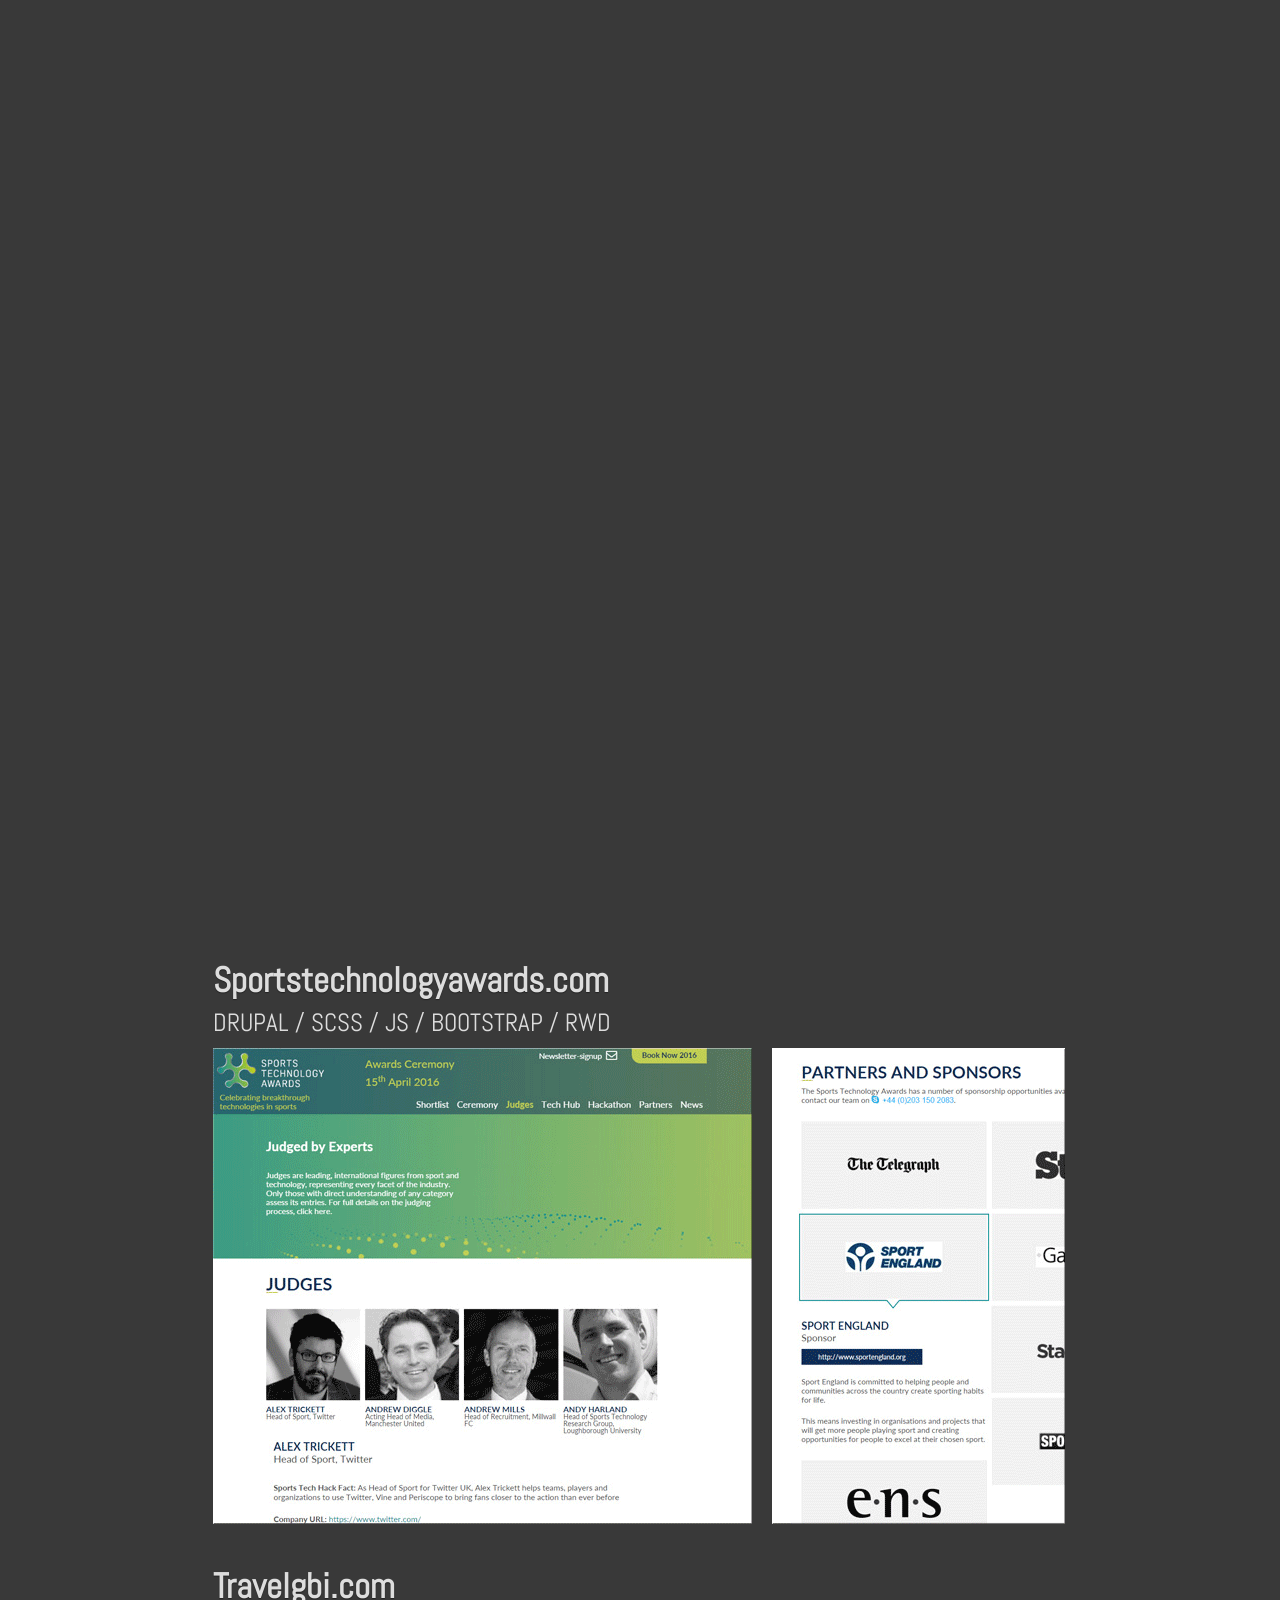
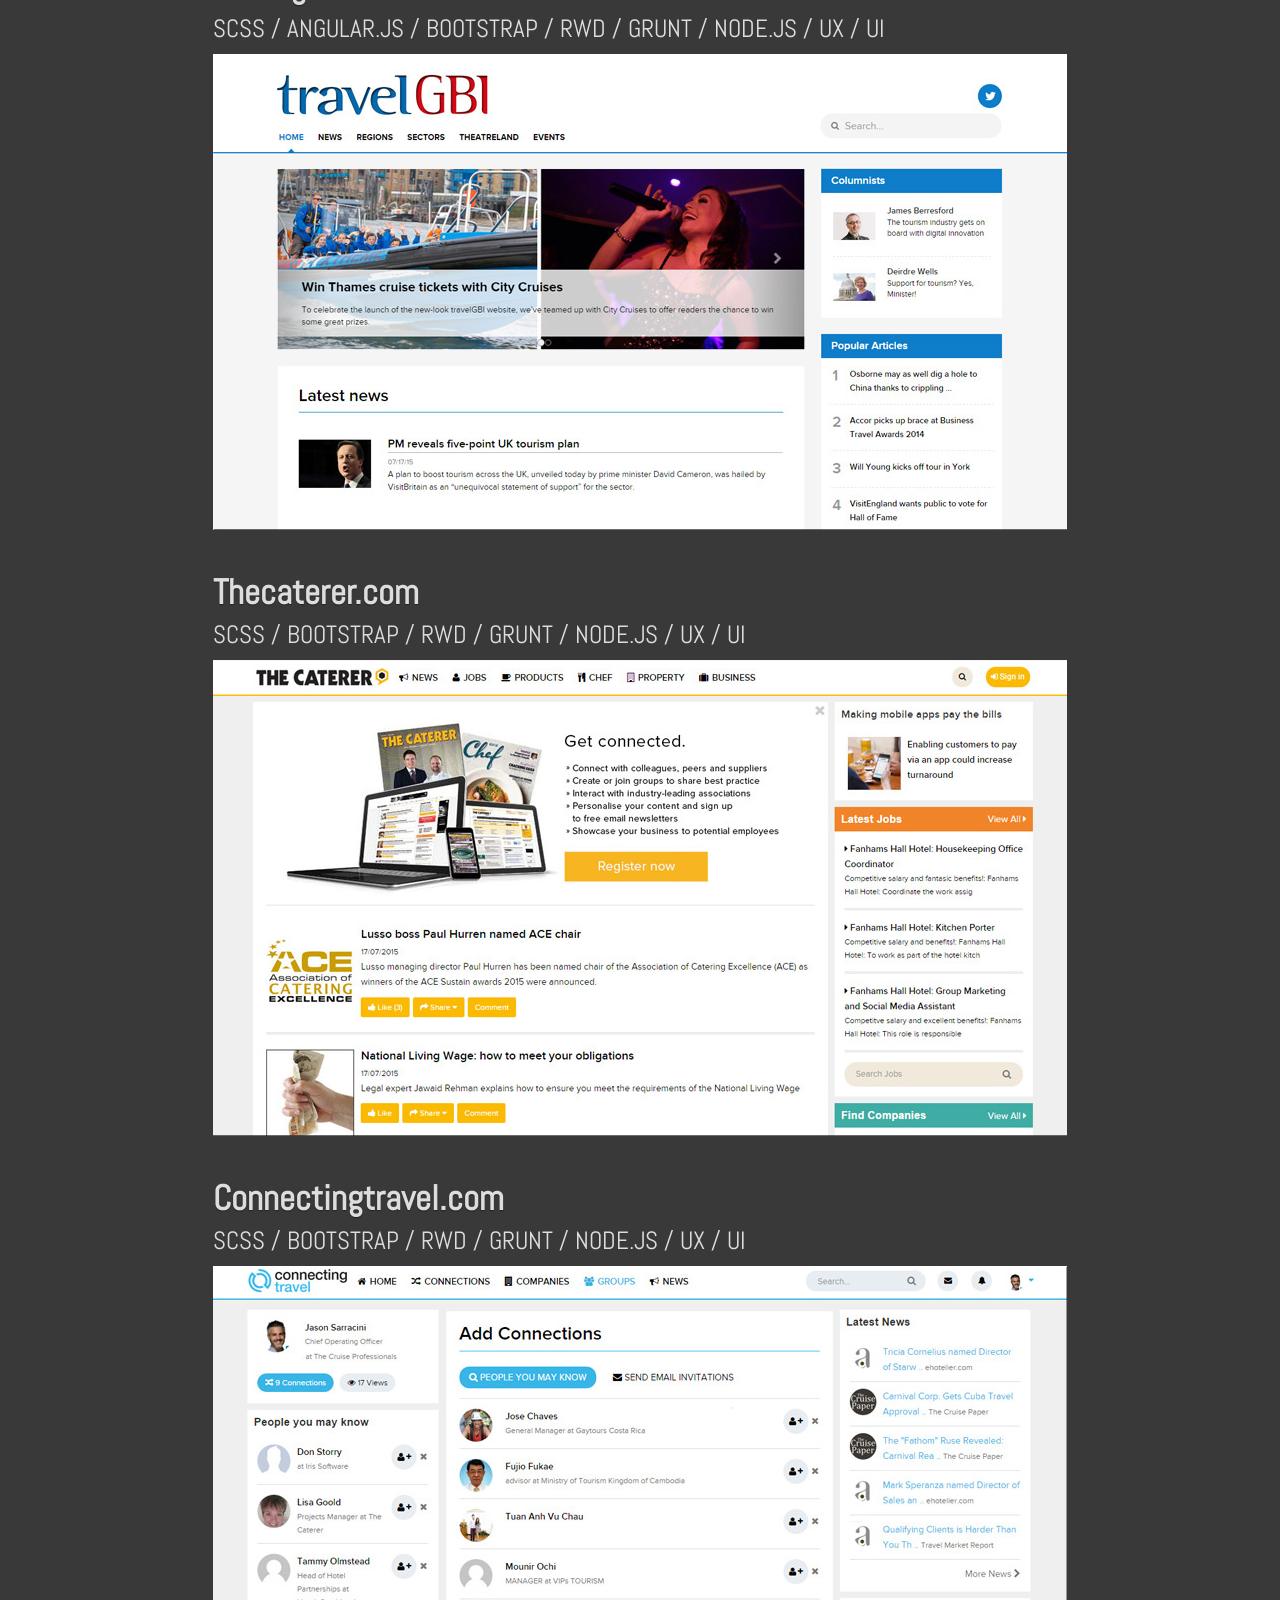
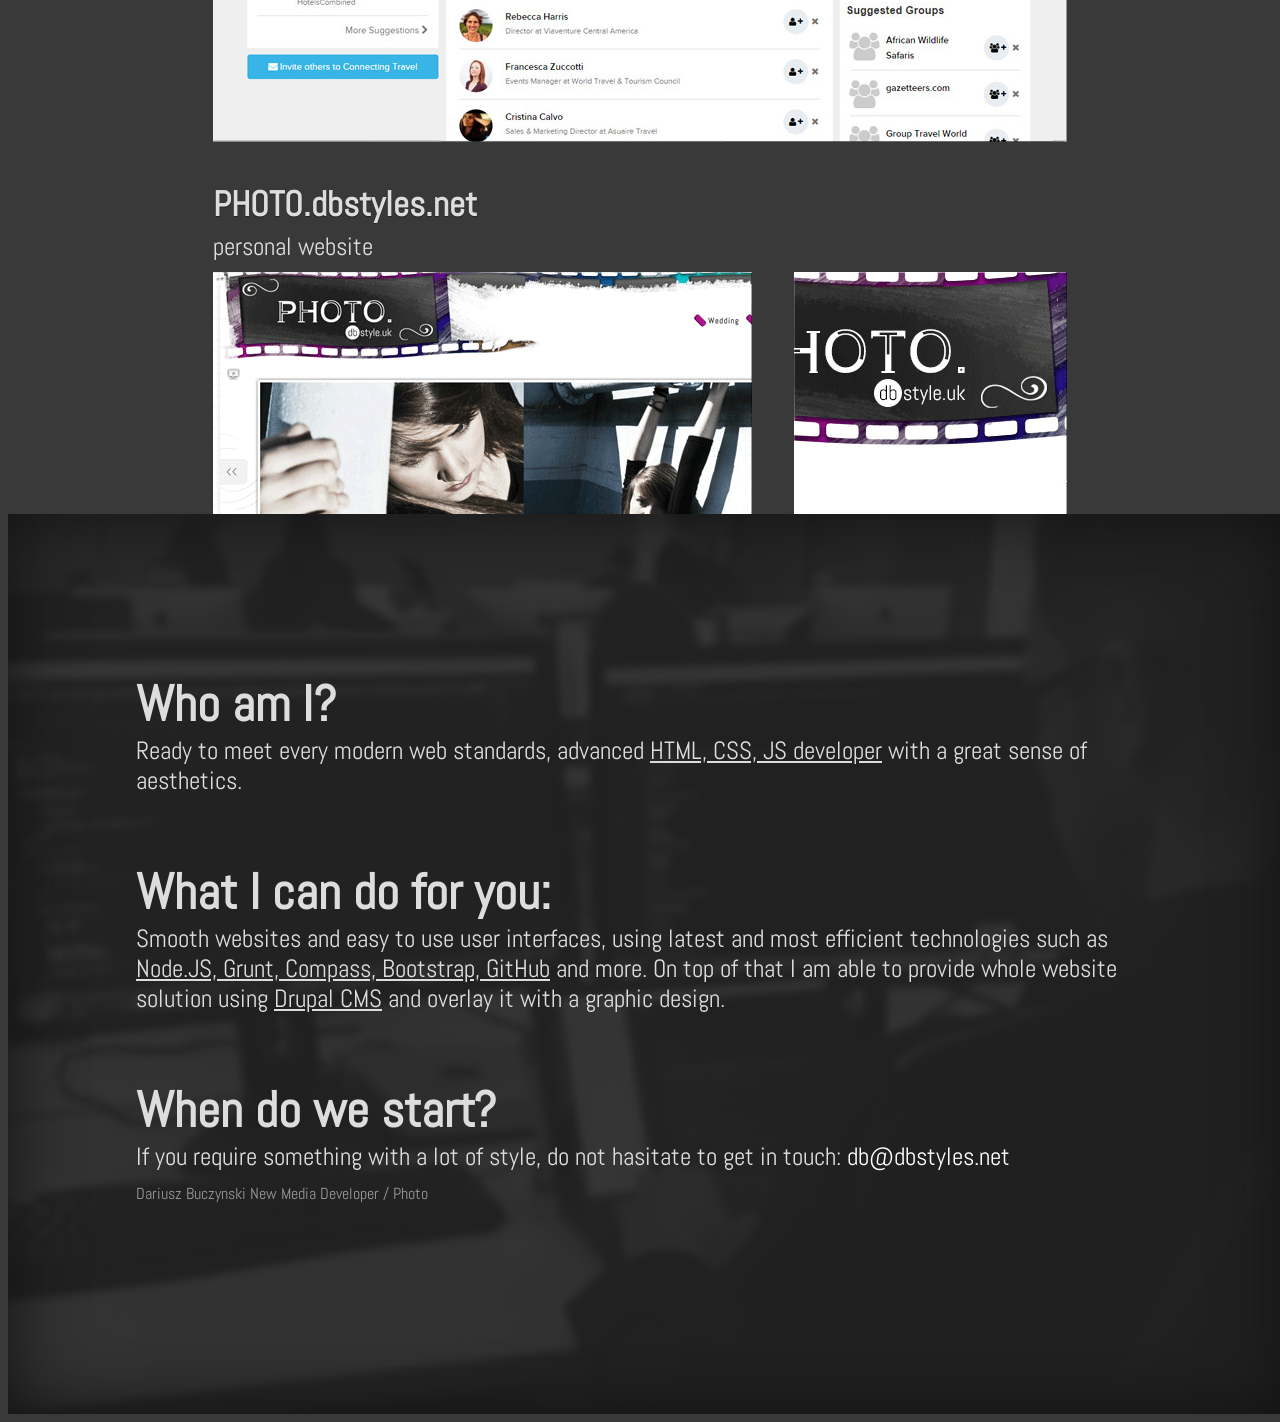
==== index.html @ 5a761d5a "photo update" ====
<!--

Thank you for visiting dbstyles.net

I am currently looking for a permanent role based in London.

-->


<!DOCTYPE html>
<html class="no-js">
    <head>
        <meta charset="utf-8">
        <meta http-equiv="X-UA-Compatible" content="IE=edge">
        <title>dbstyles.net Dariusz Buczynski New Media Developer</title>
        <meta name="description" content="Dariusz Buczynski New Media Designer, drupal, js, bootstrap, scss, animation">
        <meta name="viewport" content="width=device-width, initial-scale=1">
        <link rel="stylesheet" href="css/normalize.css">
        <link rel="stylesheet" href="css/main.css">
		<link rel="apple-touch-icon-precomposed" sizes="144x144" href="apple-touch-icon-precomposed.png">
        <link rel="shortcut icon" href="favicon.ico" type="image/x-icon" >
        <link href='http://fonts.googleapis.com/css?family=Abel' rel='stylesheet' type='text/css'>
        <script type="text/javascript" src="js/vendor/jquery-1.10.2.min.js"></script>
        <script type="text/javascript" src="js/vendor/modernizr-2.6.2.min.js"></script>
        <script type="text/javascript" src="js/vendor/TweenMax.min.js"></script>
        <script type="text/javascript" src="js/vendor/ScrollMagic.js"></script>
        <script type="text/javascript" src="js/vendor/ScrollToPlugin.min.js"></script>
        <script type="text/javascript" src="js/vendor/animation.gsap.js"></script>
		<script type="text/javascript" src="js/plugins.js"></script>
    </head>
    <body id="site">
        <!--[if lt IE 8]>
            <p class="browsehappy">You are using an <strong>outdated</strong> browser. Please <a href="http://browsehappy.com/">upgrade your browser</a> to improve your experience.</p>
        <![endif]-->

		<div class="dim"></div>

		<div id="picBg" class="parallaxParent"><div class="bgC" style="background-image: url(images/picBgC.jpg);"></div></div>

		<div id="picBgBW" class="parallaxParent"><div class="bgBW"></div></div>

       	<a class="logo" href="index.html"><img src="img/logo.png" alt="dbstyles.net"></a>

    	<header class="start">

			<div class="contactNfo">
        		<a href="http://photo.dbstyles.net" class="photo" title="photography">Photo</a>
				<a title="Email" class="email" href="mailto:&#100;&#98;&#64;&#100;&#98;&#115;&#116;&#121;&#108;&#101;&#115;&#46;&#110;&#101;&#116;">&#100;&#98;&#64;&#100;&#98;&#115;&#116;&#121;&#108;&#101;&#115;&#46;&#110;&#101;&#116;</a> <a title="call me" class="call" href="callto:00447407 740 278">07407 740 278</a>
			</div>

			<div class="mobileInfo"><div>Please visit the website on mobile device</div></div>

			<div id="services" class="clearfix">

                <ul class="contents list clearfix">
                    <li>Design</li>
                    <li>Development</li>
                    <li>UI/UX</li>
                    <li>Interactives</li>
                    <li>CMS</li>
                    <li>Analytics</li>
                    <li>Websites</li>
                    <li>Landing Pages</li>
                    <li>Mobile</li>
                </ul>

                <h2 class="contents title clearfix">
                    <span class="my">MY</span>
                    <span class="services">SERVICES</span>
                </h2>

			</div>

        </header>

		<section class="main projects">

	        <article>

	        	<div>
	        		<h3><a href="http://sportstechnologyawards.com" title="Sportstechnologyawards.com">Sportstechnologyawards.com</a></h3>
	        		<p class="sub">
	        			DRUPAL / SCSS / JS / BOOTSTRAP / RWD
	        		</p>
	        		<img src="images/sta.png" alt="project">
	        	</div>

	        	<div>
	        		<h3><a href="http://travelgbi.com" title="Travelgbi.com">Travelgbi.com</a></h3>
	        		<p class="sub">
	        			SCSS / ANGULAR.JS / BOOTSTRAP / RWD / GRUNT / NODE.JS / UX / UI
	        		</p>
	        		<img src="images/tgb.jpg" alt="project">
	        	</div>

	        	<div>
	        		<h3><a href="http://thecaterer.com" title="Thecaterer.com">Thecaterer.com</a></h3>
	        		<p class="sub">
	        			SCSS / BOOTSTRAP / RWD / GRUNT / NODE.JS / UX / UI
	        		</p>
	        		<img src="images/tca.jpg" alt="project">
	        	</div>

	        	<div>
	        		<h3><a href="http://connectingtravel.com" title="Connectingtravel.com">Connectingtravel.com</a></h3>
	        		<p class="sub">
	        			SCSS / BOOTSTRAP / RWD / GRUNT / NODE.JS / UX / UI
	        		</p>
	        		<img src="images/ctr.jpg" alt="project">
	        	</div>

	        	<div class="photo">
	        		<h3><a href="http://photo.dbstyles.net" title="Photo.dbstyles.net">PHOTO.dbstyles.net</a></h3>
	        		<p class="sub">
	        			personal website
	        		</p>
	        		<img src="images/pho.png" alt="project">
	        	</div>

	        	<div class="contactHook">
	        		<h3>Opinie 360</h3>
	        		<p class="sub">
	        			DESIGN
	        		</p>
	        		<img src="images/opi.png" alt="project">
	        	</div>

			</article>

		</section>

    	<div class="pinSection">
			<div id="pinContainer">
				<div class="panel infobox">
					<div class="about">
		        		<h3>Who am I?</h3>
						<p>Ready to meet every modern web standards, advanced <span class="underL">HTML, CSS, JS developer</span> with a great sense of aesthetics.</p>
						<br>
						<h3>What I can do for you:</h3>
						<p>Smooth websites and easy to use user interfaces, using latest and most efficient technologies such as <span class="underL">Node.JS, Grunt, Compass, Bootstrap, GitHub</span> and more. On top of that I am able to provide whole website solution using <span class="underL">Drupal CMS</span> and overlay it with a graphic design.</p>
						<br>
						<h3>When do we start?</h3>
						<p>If you require something with a lot of style, do not hasitate to get in touch: <a title="Email" class="inText" href="mailto:&#100;&#98;&#64;&#100;&#98;&#115;&#116;&#121;&#108;&#101;&#115;&#46;&#110;&#101;&#116;">&#100;&#98;&#64;&#100;&#98;&#115;&#116;&#121;&#108;&#101;&#115;&#46;&#110;&#101;&#116;</a></p>
						<div class="footer">Dariusz Buczynski New Media Developer <span class="photo">/<span> <a href="http://photo.dbstyles.net" class="photo" title="My photography">Photo</a>
						</div>
					</div>
				</div>
			</div>
		</div>

		<script type="text/javascript" src="js/animations.js"></script>

    </body>
</html>
---- css/main.css ----
/*! HTML5 Boilerplate v4.3.0 | MIT License | http://h5bp.com/ */
/* ==========================================================================
   dbstyles.net Dariusz Buczynski
   ========================================================================== */

a,
h3 a {
    -webkit-transition: all 0.25s ease-in-out;
    -moz-transition: all 0.25s ease-in-out;
    -o-transition: all 0.25s ease-in-out;
    transition: all 0.25s ease-in-out;
    outline: none;
}
a:hover,
h3 a:hover {
    -webkit-transition: all 0.25s ease-in-out;
    -moz-transition: all 0.25s ease-in-out;
    -o-transition: all 0.25s ease-in-out;
    transition: all 0.25s ease-in-out;
    color: #fff;
}
a:focus,
h3 a:focus {
    outline: none;
}
h3 {
    color: #ddd;
    font-size: 60px;
}
p {
    margin: 0.4em 0;
    text-align: left;
    font-size: 25px;
    line-height: 1.2;
    color: #ddd;
}
body {
    background: #393939;
    font-family: "Abel", verdana;
    font-size: 16px;
    color: white;
    line-height: 1.5em;
    color: #999;
}
section {
    max-width: 854px;
    min-height: 300px;
    margin: 10px auto;
    position: relative;
    padding: 0 10px;
}
header img {
    max-width: 25%;
}
#services {
    position: absolute;
    width: 730px;
    max-width: 100%;
    margin: -130px 0 0 -365px;
    left: 40%;
    top: 65%;
}
#services ul.list {
    display: inline-block;
    list-style: none;
    margin: -9px 0px 0 0;
    padding: 0;
    color: #fff;
    font-size: 23px;
    font-weight: 400;
    text-align: right;
    line-height: 30px;
    width: 140px;
}
ul.contents li,
h2.contents {
    opacity: 0;
}
#services .contents {
    z-index: 15;
    position: relative;
    float: left;
}
#services span {
    display: block;
}
#services h2 {
    letter-spacing: -12px;
    display: inline-block;
    color: #fff;
    font-size: 176px;
    font-weight: 200;
    margin: 0;
    text-align: left;
    line-height: 134px;
    margin-top: -7px;
    opacity: 0;
}
img {
    max-width: 100%;
    height: auto;
}
.not-mobile a.logo img {
    position: absolute;
    margin: 0;
    opacity: 0;
    z-index: 10;
    transform: rotate(90deg) scale(1.5);
    top: 40%;
    left: -120px;
}
header a,
article div p a {
    color: white;
    text-decoration: none;
}
header a:hover,
article div p a:hover {
    color: #888;
}
.main.about a.about,
.main.projects a.projects {
    color: #888;
}
.contactNfo .photo {
    font-size: 22px;
    display: block;
}
.contactNfo {
    position: absolute;
    z-index: 3;
    opacity: 0;
    margin: 130px 10% 0 0;
    right: 0;
    top: 0;
}
.footer a.about {
    font-size: 12px;
    position: relative;
}
.footer a.projects {
    font-size: 12px;
    position: relative;
}
article h3 {
    margin: 0px;
    color: #ddd;
    display: block;
    font-size: 35px;
    line-height: 1em;
    color: #999;
    text-shadow: 0 1px 1px rgba(0, 0, 0, 0.4);
}
article h3 a {
    color: #ddd;
    text-decoration: none;
    font-size: 35px;
}
.projects article h3 {
    padding: 45px 0 0 0;
}
img.mag {
    margin: 20px 0 0 0;
    position: relative;
    z-index: 2;
}
img.photos {
    position: absolute;
    top: 360px;
    right: 60px;
}
div.footer a {
    color: #999;
    text-decoration: none;
}
a.inText {
    color: white;
    text-decoration: none;
}
.infobox h3 {
    font-size: 50px;
    margin: 1em 0 20px;
}
.about {
    padding: 10%;
}
div.footer a:hover,
a.inText:hover {
    color: #888;
}
.underL {
    text-decoration: underline;
}
.contactNfo a.email {
    clear: both;
    display: block;
}
hr {
    background: #333;
    border: none;
    height: 1px;
}
.pinSection {
    margin-top: -850px;
}
.parallaxParent {
    height: 100vh;
    overflow: hidden;
    opacity: 0;
}
.parallaxParent div {
    opacity: 1;
}
.parallaxParent > * {
    height: 200%;
    position: relative;
    top: -100%;
}
#picBgBW {
    display: none;
}
#pinContainer {
    width: 100%;
    height: 100%;
    height: 100vh;
    overflow: hidden;
}
.not-mobile .panel {
    height: 100%;
    width: 100%;
    position: absolute;
    background: url(../images/picBgWorkBW.jpg) center center #222 no-repeat;
    box-shadow: inset 0px 0px 70px 0px #111;
}
.mobileInfo {
    position: fixed;
    width: 60%;
    background: #0fbf0a;
    z-index: 100;
    top: 18%;
    margin: 30% 20%;
    transform-origin: center top;
    z-index: -10;
    visibility: hidden;
    border-radius: 36px;
    box-shadow: 0px 0px 60px #000;
}
.mobileInfo div {
    padding: 7%;
    color: #000;
    font-size: 45px;
    line-height: 50px;
    text-align: center;
}
.dim {
    position: fixed;
    width: 100%;
    height: 100%;
    visibility: hidden;
    z-index: -1;
    opacity: 0;
    background: #000;
}
/* ==========================================================================
   Mobile
   ========================================================================== */

.is-mobile a.logo img {
    margin: 7% 0 0 7%;
    position: absolute;
    z-index: 10;
    max-width: 250px;
    display: block;
}
.is-mobile .contactNfo {
    opacity: 1;
    margin: 7% 7% 0 0;
}
.is-mobile .photo {
    display: none;
}
.is-mobile #picBg {
    display: none;
}
.is-mobile #picBgBW {
    display: block;
}
.is-mobile .bgBW {
    background-position: 13% -100px;
    background-image: url(../images/picBgBW.jpg);
    box-shadow: inset 0px 0px 70px 0px #111
}
.is-mobile .parallaxParent {
    opacity: 1;
}
.is-mobile .parallaxParent > * {
    height: 100%;
    position: relative;
    top: 0;
}
.is-mobile #pinContainer {
    height: auto;
}
.is-mobile .pinSection {
    margin-top: 100px;
}
.is-mobile #services {
    position: absolute;
    width: 600px;
    max-width: 100%;
    margin: -130px 0 0 -300px;
    left: 50%;
    top: 62%;
    z-index: 10;
}
.is-mobile #services h2 {
    letter-spacing: -12px;
    display: inline-block;
    color: #fff;
    font-size: 145px;
    font-weight: 200;
    margin: 0;
    text-align: left;
    line-height: 110px;
    margin-top: -7px;
    opacity: 1;
}
.is-mobile #services ul.list {
    display: inline-block;
    list-style: none;
    margin: -9px 0px 0 0;
    padding: 0;
    color: #fff;
    font-size: 23px;
    font-weight: 400;
    text-align: right;
    line-height: 25px;
    width: 130px;
}
.is-mobile ul.contents li,
.is-mobile h2.contents {
    opacity: 1;
}
.is-mobile .panel {
    box-shadow: inset 0px 0px 20px 0px #111;
}
@media only screen and (max-width: 650px),
screen and (max-height: 510px) {
    .is-mobile #services {
        position: absolute;
        width: 90%;
        max-width: 100%;
        margin: 0 5%;
        left: 0;
        top: 20%;
        z-index: 10;
    }
    .is-mobile #services ul.list {
        display: inline-block;
        list-style: none;
        margin: 0;
        padding: 0;
        color: #fff;
        font-size: 23px;
        font-weight: 400;
        text-align: right;
        line-height: 45px;
        width: 100%;
    }
    .is-mobile #services h2 {
        display: none;
    }
    .is-mobile ul.contents li,
    .is-mobile h2.contents {
        opacity: 1;
        float: left;
        width: 100%;
        margin: auto;
        font-size: 36px;
        text-align: center;
    }
    .infobox h3 {
        font-size: 35px;
        margin: 1em 0 8px;
        line-height: 30px;
    }
}
@media only screen and (max-height: 510px) {
    .is-mobile .contactNfo {
        margin: 2%;
    }
    .is-mobile a.logo img {
        margin: 2%;
    }
    .is-mobile #services {
        position: absolute;
        width: 100%;
        max-width: 100%;
        margin: -115px 0 0 0;
        left: 0;
        top: 50%;
        z-index: 10;
        height: 230px;
    }
    .is-mobile #services ul.list {
        display: inline-block;
        list-style: none;
        margin: 0;
        padding: 0;
        color: #fff;
        font-size: 14px;
        font-weight: 400;
        text-align: right;
        line-height: 25px;
        width: 100%;
    }
    .is-mobile ul.contents li {
        opacity: 1;
        float: left;
        width: 100%;
        margin: auto;
        font-size: 24px;
        text-align: center;
    }
    p {
        font-size: 19px;
    }
}
@media only screen and (max-width: 450px),
screen and (max-height: 550px) {
    .is-mobile a.logo img {
        max-width: 150px;
    }
}
@media only screen and (max-width: 650px) {
    article h3 a,
    .projects article h3 {
        font-size: 23px;
    }
    p {
        font-size: 19px;
    }
}
/* ==========================================================================
   Base styles: opinionated defaults
   ========================================================================== */

html,
button,
input,
select,
textarea {
    color: #222;
}
html {
    font-size: 1em;
    line-height: 1.4;
}
/*
 * Remove text-shadow in selection highlight: h5bp.com/i
 * These selection rule sets have to be separate.
 * Customize the background color to match your design.
 */

::-moz-selection {
    background: #fff;
    text-shadow: none;
    color: #000;
}
::selection {
    background: #fff;
    text-shadow: none;
    color: #000;
}
/*
 * A better looking default horizontal rule
 */

hr {
    display: block;
    height: 1px;
    border: 0;
    border-top: 1px solid #ccc;
    margin: 1em 0;
    padding: 0;
}
/*
 * Remove the gap between images, videos, audio and canvas and the bottom of
 * their containers: h5bp.com/i/440
 */

audio,
canvas,
img,
video {
    vertical-align: middle;
}
/*
 * Remove default fieldset styles.
 */

fieldset {
    border: 0;
    margin: 0;
    padding: 0;
}
/*
 * Allow only vertical resizing of textareas.
 */

textarea {
    resize: vertical;
}
/* ==========================================================================
   Browse Happy prompt
   ========================================================================== */

.browsehappy {
    margin: 0.2em 0;
    background: #ccc;
    color: #000;
    padding: 0.2em 0;
}
/* ==========================================================================
   Helper classes
   ========================================================================== */
/*
 * Image replacement
 */

.ir {
    background-color: transparent;
    border: 0;
    overflow: hidden;
    /* IE 6/7 fallback */

    *text-indent: -9999px;
}
.ir:before {
    content: "";
    display: block;
    width: 0;
    height: 150%;
}
/*
 * Hide from both screenreaders and browsers: h5bp.com/u
 */

.hidden {
    display: none !important;
    visibility: hidden;
}
/*
 * Hide only visually, but have it available for screenreaders: h5bp.com/v
 */

.visuallyhidden {
    border: 0;
    clip: rect(0 0 0 0);
    height: 1px;
    margin: -1px;
    overflow: hidden;
    padding: 0;
    position: absolute;
    width: 1px;
}
/*
 * Extends the .visuallyhidden class to allow the element to be focusable
 * when navigated to via the keyboard: h5bp.com/p
 */

.visuallyhidden.focusable:active,
.visuallyhidden.focusable:focus {
    clip: auto;
    height: auto;
    margin: 0;
    overflow: visible;
    position: static;
    width: auto;
}
/*
 * Hide visually and from screenreaders, but maintain layout
 */

.invisible {
    visibility: hidden;
}
/*
 * Clearfix: contain floats
 *
 * For modern browsers
 * 1. The space content is one way to avoid an Opera bug when the
 *    `contenteditable` attribute is included anywhere else in the document.
 *    Otherwise it causes space to appear at the top and bottom of elements
 *    that receive the `clearfix` class.
 * 2. The use of `table` rather than `block` is only necessary if using
 *    `:before` to contain the top-margins of child elements.
 */

.clearfix:before,
.clearfix:after {
    content: " ";
    /* 1 */

    display: table;
    /* 2 */
}
.clearfix:after {
    clear: both;
}
/*
 * For IE 6/7 only
 * Include this rule to trigger hasLayout and contain floats.
 */

.clearfix {
    *zoom: 1;
}
/* ==========================================================================
   EXAMPLE Media Queries for Responsive Design.
   These examples override the primary ('mobile first') styles.
   Modify as content requires.
   ========================================================================== */

@media only screen and (min-width: 35em) {
    /* Style adjustments for viewports that meet the condition */
}
@media print,
(-o-min-device-pixel-ratio: 5/4),
(-webkit-min-device-pixel-ratio: 1.25),
(min-resolution: 120dpi) {
    /* Style adjustments for high resolution devices */
}
/* ==========================================================================
   Print styles.
   Inlined to avoid required HTTP connection: h5bp.com/r
   ========================================================================== */

@media print {
    * {
        background: transparent !important;
        color: #000 !important;
        /* Black prints faster: h5bp.com/s */

        box-shadow: none !important;
        text-shadow: none !important;
    }
    a,
    a:visited {
        text-decoration: underline;
    }
    a[href]:after {
        content: " (" attr(href) ")";
    }
    abbr[title]:after {
        content: " (" attr(title) ")";
    }
    /*
     * Don't show links for images, or javascript/internal links
     */

    .ir a:after,
    a[href^="javascript:"]:after,
    a[href^="#"]:after {
        content: "";
    }
    pre,
    blockquote {
        border: 1px solid #999;
        page-break-inside: avoid;
    }
    thead {
        display: table-header-group;
        /* h5bp.com/t */
    }
    tr,
    img {
        page-break-inside: avoid;
    }
    img {
        max-width: 100% !important;
    }
    @page {
        margin: 0.5cm;
    }
    p,
    h2,
    h3 {
        orphans: 3;
        widows: 3;
    }
    h2,
    h3 {
        page-break-after: avoid;
    }
}
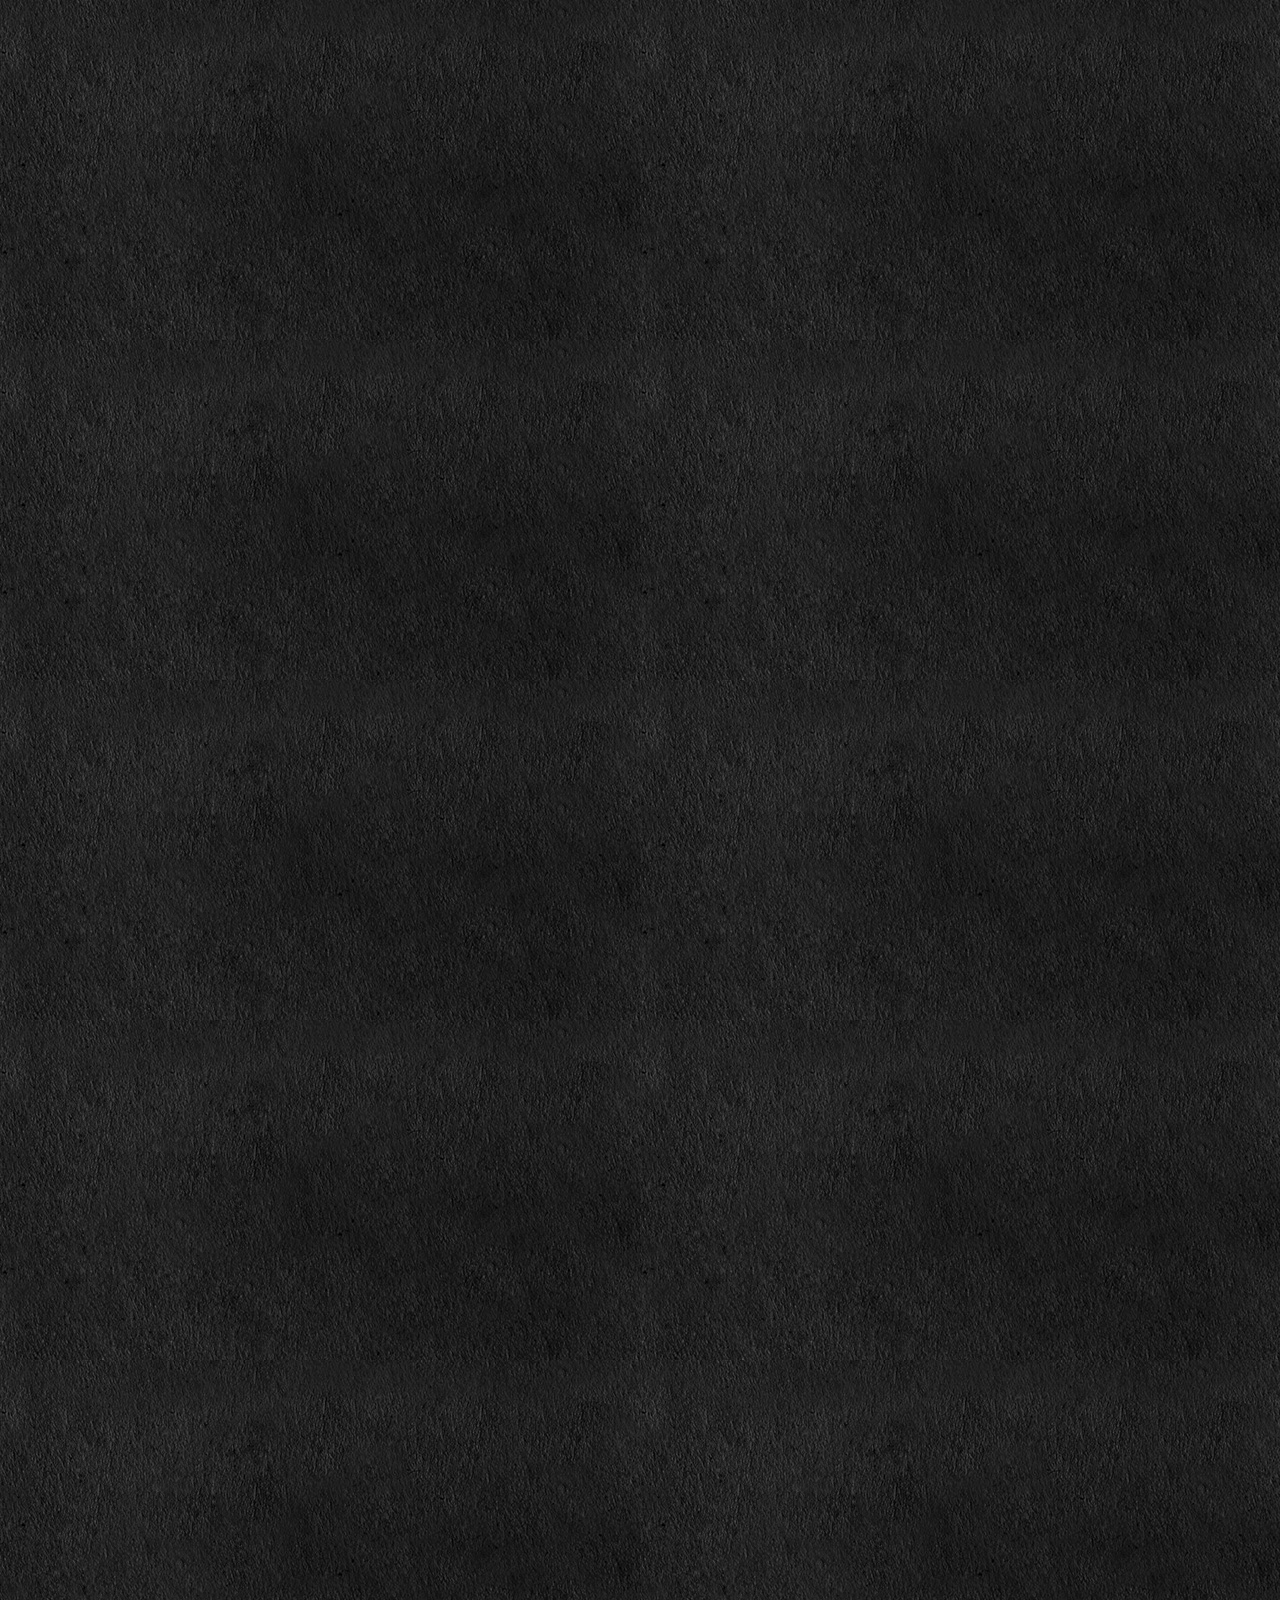
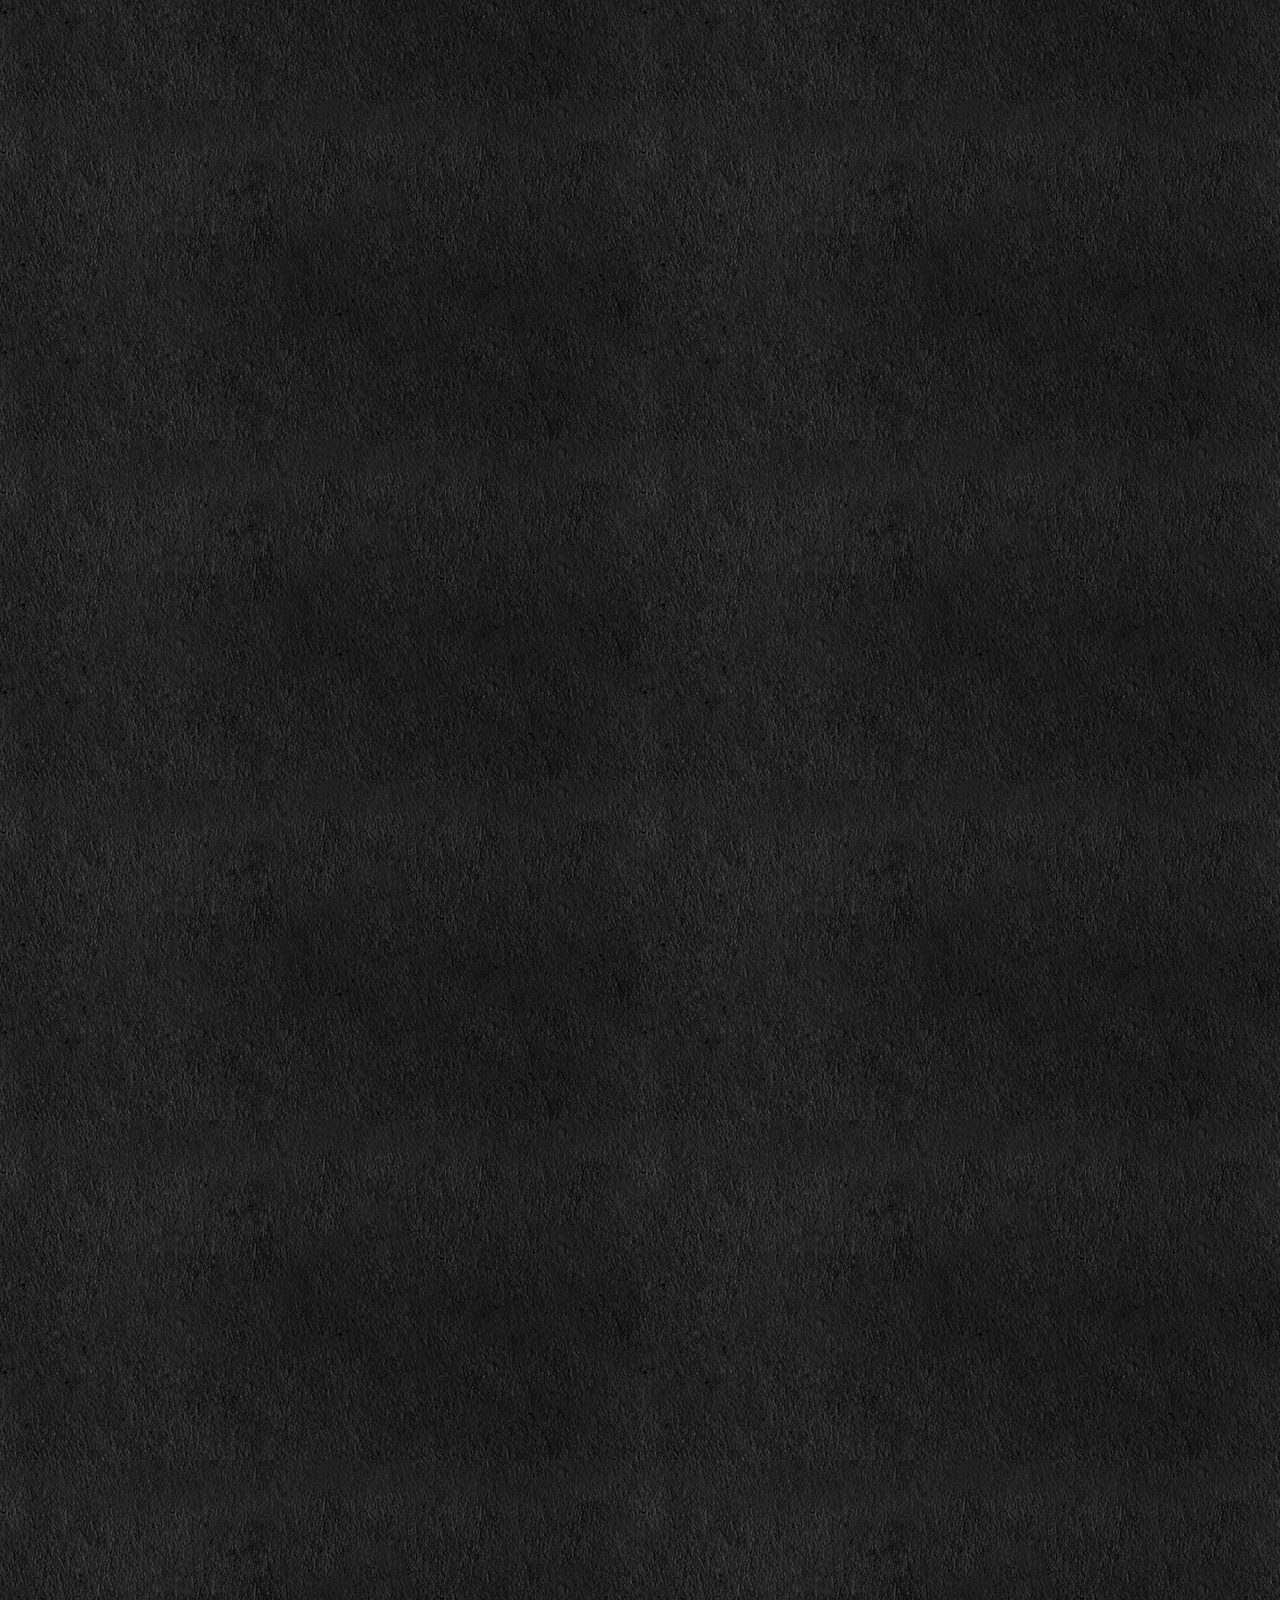
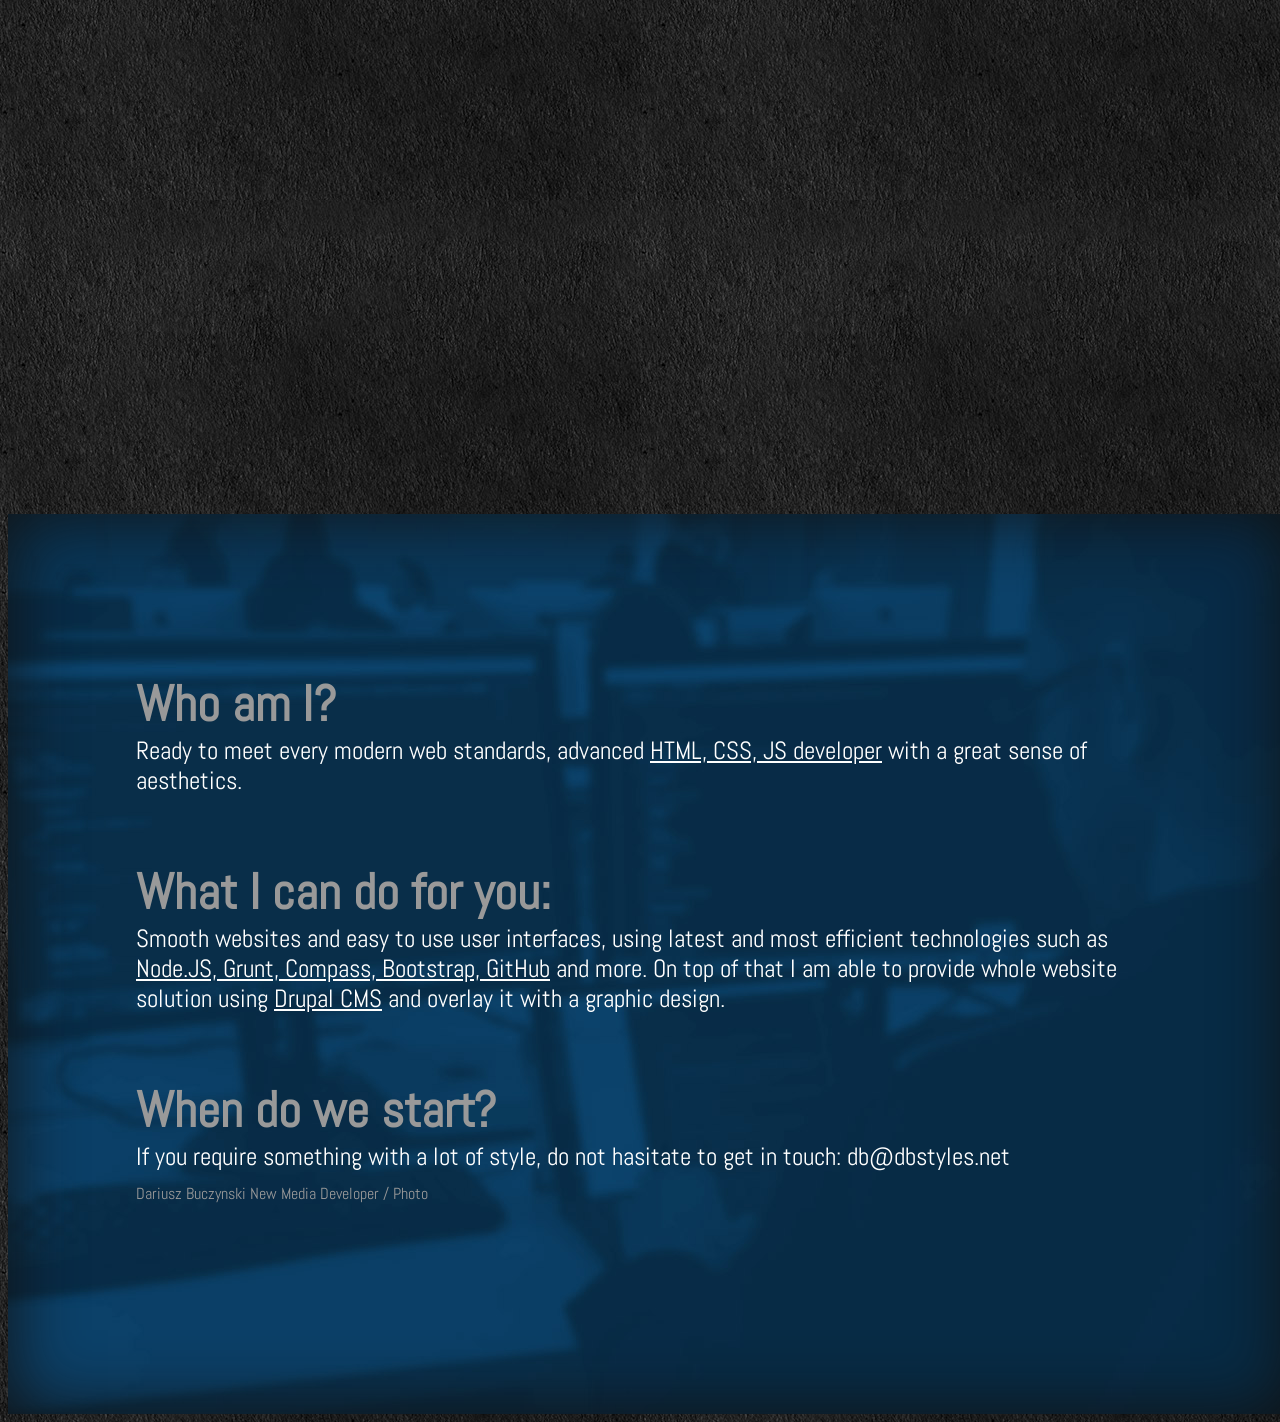
==== commit 34264820: "decorations" ====
--- a/index.html
+++ b/index.html
@@ -9,139 +9,148 @@
 
 <!DOCTYPE html>
 <html class="no-js">
-    <head>
-        <meta charset="utf-8">
-        <meta http-equiv="X-UA-Compatible" content="IE=edge">
-        <title>dbstyles.net Dariusz Buczynski New Media Developer</title>
-        <meta name="description" content="Dariusz Buczynski New Media Designer, drupal, js, bootstrap, scss, animation">
-        <meta name="viewport" content="width=device-width, initial-scale=1">
-        <link rel="stylesheet" href="css/normalize.css">
-        <link rel="stylesheet" href="css/main.css">
-		<link rel="apple-touch-icon-precomposed" sizes="144x144" href="apple-touch-icon-precomposed.png">
-        <link rel="shortcut icon" href="favicon.ico" type="image/x-icon" >
-        <link href='http://fonts.googleapis.com/css?family=Abel' rel='stylesheet' type='text/css'>
-        <script type="text/javascript" src="js/vendor/jquery-1.10.2.min.js"></script>
-        <script type="text/javascript" src="js/vendor/modernizr-2.6.2.min.js"></script>
-        <script type="text/javascript" src="js/vendor/TweenMax.min.js"></script>
-        <script type="text/javascript" src="js/vendor/ScrollMagic.js"></script>
-        <script type="text/javascript" src="js/vendor/ScrollToPlugin.min.js"></script>
-        <script type="text/javascript" src="js/vendor/animation.gsap.js"></script>
-		<script type="text/javascript" src="js/plugins.js"></script>
-    </head>
-    <body id="site">
-        <!--[if lt IE 8]>
+
+<head>
+  <meta charset="utf-8">
+  <meta http-equiv="X-UA-Compatible" content="IE=edge">
+  <title>dbstyles.net Dariusz Buczynski New Media Developer</title>
+  <meta name="description" content="Dariusz Buczynski New Media Designer, drupal, js, bootstrap, scss, animation">
+  <meta name="viewport" content="width=device-width, initial-scale=1">
+  <link rel="stylesheet" href="css/normalize.css">
+  <link rel="stylesheet" href="css/main.css">
+  <link rel="apple-touch-icon-precomposed" sizes="144x144" href="apple-touch-icon-precomposed.png">
+  <link rel="shortcut icon" href="favicon.ico" type="image/x-icon">
+  <link href='http://fonts.googleapis.com/css?family=Abel' rel='stylesheet' type='text/css'>
+  <script type="text/javascript" src="js/vendor/jquery-1.10.2.min.js"></script>
+  <script type="text/javascript" src="js/vendor/modernizr-2.6.2.min.js"></script>
+  <script type="text/javascript" src="js/vendor/TweenMax.min.js"></script>
+  <script type="text/javascript" src="js/vendor/ScrollMagic.js"></script>
+  <script type="text/javascript" src="js/vendor/ScrollToPlugin.min.js"></script>
+  <script type="text/javascript" src="js/vendor/animation.gsap.js"></script>
+  <script type="text/javascript" src="js/plugins.js"></script>
+</head>
+
+<body id="site">
+  <!--[if lt IE 8]>
             <p class="browsehappy">You are using an <strong>outdated</strong> browser. Please <a href="http://browsehappy.com/">upgrade your browser</a> to improve your experience.</p>
         <![endif]-->
 
-		<div class="dim"></div>
+  <div class="dim"></div>
 
-		<div id="picBg" class="parallaxParent"><div class="bgC" style="background-image: url(images/picBgC.jpg);"></div></div>
+  <div id="picBg" class="parallaxParent">
+    <div class="bgC" style="background-image: url(images/picBgC.jpg);"></div>
+  </div>
 
-		<div id="picBgBW" class="parallaxParent"><div class="bgBW"></div></div>
+  <div id="picBgBW" class="parallaxParent">
+    <div class="bgBW"></div>
+  </div>
 
-       	<a class="logo" href="index.html"><img src="img/logo.png" alt="dbstyles.net"></a>
+  <a class="logo" href="index.html"><img src="img/logo.png" alt="dbstyles.net"></a>
 
-    	<header class="start">
+  <header class="start">
 
-			<div class="contactNfo">
-        		<a href="http://photo.dbstyles.net" class="photo" title="photography">Photo</a>
-				<a title="Email" class="email" href="mailto:&#100;&#98;&#64;&#100;&#98;&#115;&#116;&#121;&#108;&#101;&#115;&#46;&#110;&#101;&#116;">&#100;&#98;&#64;&#100;&#98;&#115;&#116;&#121;&#108;&#101;&#115;&#46;&#110;&#101;&#116;</a> <a title="call me" class="call" href="callto:00447407 740 278">07407 740 278</a>
-			</div>
+    <div class="contactNfo">
+      <a href="http://photo.dbstyles.net" class="photo" title="photography">Photo</a>
+      <a title="Email" class="email" href="mailto:&#100;&#98;&#64;&#100;&#98;&#115;&#116;&#121;&#108;&#101;&#115;&#46;&#110;&#101;&#116;">&#100;&#98;&#64;&#100;&#98;&#115;&#116;&#121;&#108;&#101;&#115;&#46;&#110;&#101;&#116;</a> <a title="call me" class="call"
+        href="callto:00447407 740 278">07407 740 278</a>
+    </div>
 
-			<div class="mobileInfo"><div>Please visit the website on mobile device</div></div>
+    <div class="mobileInfo">
+      <div>Please visit the website on mobile device</div>
+    </div>
 
-			<div id="services" class="clearfix">
+    <div id="services" class="clearfix">
 
-                <ul class="contents list clearfix">
-                    <li>Design</li>
-                    <li>Development</li>
-                    <li>UI/UX</li>
-                    <li>Interactives</li>
-                    <li>CMS</li>
-                    <li>Analytics</li>
-                    <li>Websites</li>
-                    <li>Landing Pages</li>
-                    <li>Mobile</li>
-                </ul>
+      <ul class="contents list clearfix">
+        <li>Design</li>
+        <li>Development</li>
+        <li>UI/UX</li>
+        <li>Interactives</li>
+        <li>CMS</li>
+        <li>Analytics</li>
+        <li>Websites</li>
+        <li>Landing Pages</li>
+        <li>Mobile</li>
+      </ul>
 
-                <h2 class="contents title clearfix">
+      <h2 class="contents title clearfix">
                     <span class="my">MY</span>
                     <span class="services">SERVICES</span>
                 </h2>
 
-			</div>
+    </div>
 
-        </header>
+  </header>
 
-		<section class="main projects">
+  <section class="main projects">
 
-	        <article>
+    <article>
+      <div class="box trig1">
+        <h3><a href="http://sportstechnologyawards.com" title="Sportstechnologyawards.com">Sportstechnologyawards.com</a></h3>
+        <p class="sub">
+          DRUPAL / SCSS / JS / BOOTSTRAP / RWD
+        </p>
+        <img src="images/sta.png" alt="project">
+      </div>
 
-	        	<div>
-	        		<h3><a href="http://sportstechnologyawards.com" title="Sportstechnologyawards.com">Sportstechnologyawards.com</a></h3>
-	        		<p class="sub">
-	        			DRUPAL / SCSS / JS / BOOTSTRAP / RWD
-	        		</p>
-	        		<img src="images/sta.png" alt="project">
-	        	</div>
+      <div class="box trig2">
+        <h3><a href="http://travelgbi.com" title="Travelgbi.com">Travelgbi.com</a></h3>
+        <p class="sub">
+          SCSS / ANGULAR.JS / BOOTSTRAP / RWD / GRUNT / NODE.JS / UX / UI
+        </p>
+        <img src="images/tgb.jpg" alt="project">
+      </div>
 
-	        	<div>
-	        		<h3><a href="http://travelgbi.com" title="Travelgbi.com">Travelgbi.com</a></h3>
-	        		<p class="sub">
-	        			SCSS / ANGULAR.JS / BOOTSTRAP / RWD / GRUNT / NODE.JS / UX / UI
-	        		</p>
-	        		<img src="images/tgb.jpg" alt="project">
-	        	</div>
+      <div class="box trig3">
+        <h3><a href="http://thecaterer.com" title="Thecaterer.com">Thecaterer.com</a></h3>
+        <p class="sub">
+          SCSS / BOOTSTRAP / RWD / GRUNT / NODE.JS / UX / UI
+        </p>
+        <img src="images/tca.jpg" alt="project">
+      </div>
 
-	        	<div>
-	        		<h3><a href="http://thecaterer.com" title="Thecaterer.com">Thecaterer.com</a></h3>
-	        		<p class="sub">
-	        			SCSS / BOOTSTRAP / RWD / GRUNT / NODE.JS / UX / UI
-	        		</p>
-	        		<img src="images/tca.jpg" alt="project">
-	        	</div>
+      <div class="box trig4">
+        <h3><a href="http://connectingtravel.com" title="Connectingtravel.com">Connectingtravel.com</a></h3>
+        <p class="sub">
+          SCSS / BOOTSTRAP / RWD / GRUNT / NODE.JS / UX / UI
+        </p>
+        <img src="images/ctr.jpg" alt="project">
+      </div>
 
-	        	<div>
-	        		<h3><a href="http://connectingtravel.com" title="Connectingtravel.com">Connectingtravel.com</a></h3>
-	        		<p class="sub">
-	        			SCSS / BOOTSTRAP / RWD / GRUNT / NODE.JS / UX / UI
-	        		</p>
-	        		<img src="images/ctr.jpg" alt="project">
-	        	</div>
+      <div class="photo box trig5">
+        <h3><a href="http://photo.dbstyles.net" title="Photo.dbstyles.net">PHOTO.dbstyles.net</a></h3>
+        <p class="sub">
+          personal website
+        </p>
+        <img src="images/pho.png" alt="project">
+      </div>
 
-	        	<div class="photo">
-	        		<h3><a href="http://photo.dbstyles.net" title="Photo.dbstyles.net">PHOTO.dbstyles.net</a></h3>
-	        		<p class="sub">
-	        			personal website
-	        		</p>
-	        		<img src="images/pho.png" alt="project">
-	        	</div>
+      <div class="contactHook box trig6">
+        <h3>Opinie 360</h3>
+        <p class="sub">
+          DESIGN
+        </p>
+        <img src="images/opi.png" alt="project">
+      </div>
 
-	        	<div class="contactHook">
-	        		<h3>Opinie 360</h3>
-	        		<p class="sub">
-	        			DESIGN
-	        		</p>
-	        		<img src="images/opi.png" alt="project">
-	        	</div>
+    </article>
 
-			</article>
+  </section>
 
-		</section>
-
-    	<div class="pinSection">
-			<div id="pinContainer">
-				<div class="panel infobox">
-					<div class="about">
-		        		<h3>Who am I?</h3>
-						<p>Ready to meet every modern web standards, advanced <span class="underL">HTML, CSS, JS developer</span> with a great sense of aesthetics.</p>
-						<br>
-						<h3>What I can do for you:</h3>
-						<p>Smooth websites and easy to use user interfaces, using latest and most efficient technologies such as <span class="underL">Node.JS, Grunt, Compass, Bootstrap, GitHub</span> and more. On top of that I am able to provide whole website solution using <span class="underL">Drupal CMS</span> and overlay it with a graphic design.</p>
-						<br>
-						<h3>When do we start?</h3>
-						<p>If you require something with a lot of style, do not hasitate to get in touch: <a title="Email" class="inText" href="mailto:&#100;&#98;&#64;&#100;&#98;&#115;&#116;&#121;&#108;&#101;&#115;&#46;&#110;&#101;&#116;">&#100;&#98;&#64;&#100;&#98;&#115;&#116;&#121;&#108;&#101;&#115;&#46;&#110;&#101;&#116;</a></p>
-						<div class="footer">Dariusz Buczynski New Media Developer <span class="photo">/<span> <a href="http://photo.dbstyles.net" class="photo" title="My photography">Photo</a>
+  <div class="pinSection">
+    <div id="pinContainer">
+      <div class="panel infobox">
+        <div class="about">
+          <h3>Who am I?</h3>
+          <p>Ready to meet every modern web standards, advanced <span class="underL">HTML, CSS, JS developer</span> with a great sense of aesthetics.</p>
+          <br>
+          <h3>What I can do for you:</h3>
+          <p>Smooth websites and easy to use user interfaces, using latest and most efficient technologies such as <span class="underL">Node.JS, Grunt, Compass, Bootstrap, GitHub</span> and more. On top of that I am able to provide whole website solution
+            using <span class="underL">Drupal CMS</span> and overlay it with a graphic design.</p>
+          <br>
+          <h3>When do we start?</h3>
+          <p>If you require something with a lot of style, do not hasitate to get in touch: <a title="Email" class="inText" href="mailto:&#100;&#98;&#64;&#100;&#98;&#115;&#116;&#121;&#108;&#101;&#115;&#46;&#110;&#101;&#116;">&#100;&#98;&#64;&#100;&#98;&#115;&#116;&#121;&#108;&#101;&#115;&#46;&#110;&#101;&#116;</a></p>
+          <div class="footer">Dariusz Buczynski New Media Developer <span class="photo">/<span> <a href="http://photo.dbstyles.net" class="photo" title="My photography">Photo</a>
 						</div>
 					</div>
 				</div>
--- a/css/main.css
+++ b/css/main.css
@@ -24,7 +24,6 @@
     outline: none;
 }
 h3 {
-    color: #ddd;
     font-size: 60px;
 }
 p {
@@ -32,10 +31,10 @@
     text-align: left;
     font-size: 25px;
     line-height: 1.2;
-    color: #ddd;
+    color: #fff;
 }
 body {
-    background: #393939;
+    background: #393939 url('../images/blackMain.jpg') repeat;
     font-family: "Abel", verdana;
     font-size: 16px;
     color: white;
@@ -118,6 +117,9 @@
 article div p a:hover {
     color: #888;
 }
+div.box{
+  opacity: 0;
+}
 .main.about a.about,
 .main.projects a.projects {
     color: #888;
@@ -144,15 +146,14 @@
 }
 article h3 {
     margin: 0px;
-    color: #ddd;
     display: block;
     font-size: 35px;
     line-height: 1em;
-    color: #999;
+    color: #fff;
     text-shadow: 0 1px 1px rgba(0, 0, 0, 0.4);
 }
 article h3 a {
-    color: #ddd;
+    color: #fff;
     text-decoration: none;
     font-size: 35px;
 }
@@ -224,6 +225,7 @@
     height: 100%;
     height: 100vh;
     overflow: hidden;
+    z-index: 50;
 }
 .not-mobile .panel {
     height: 100%;
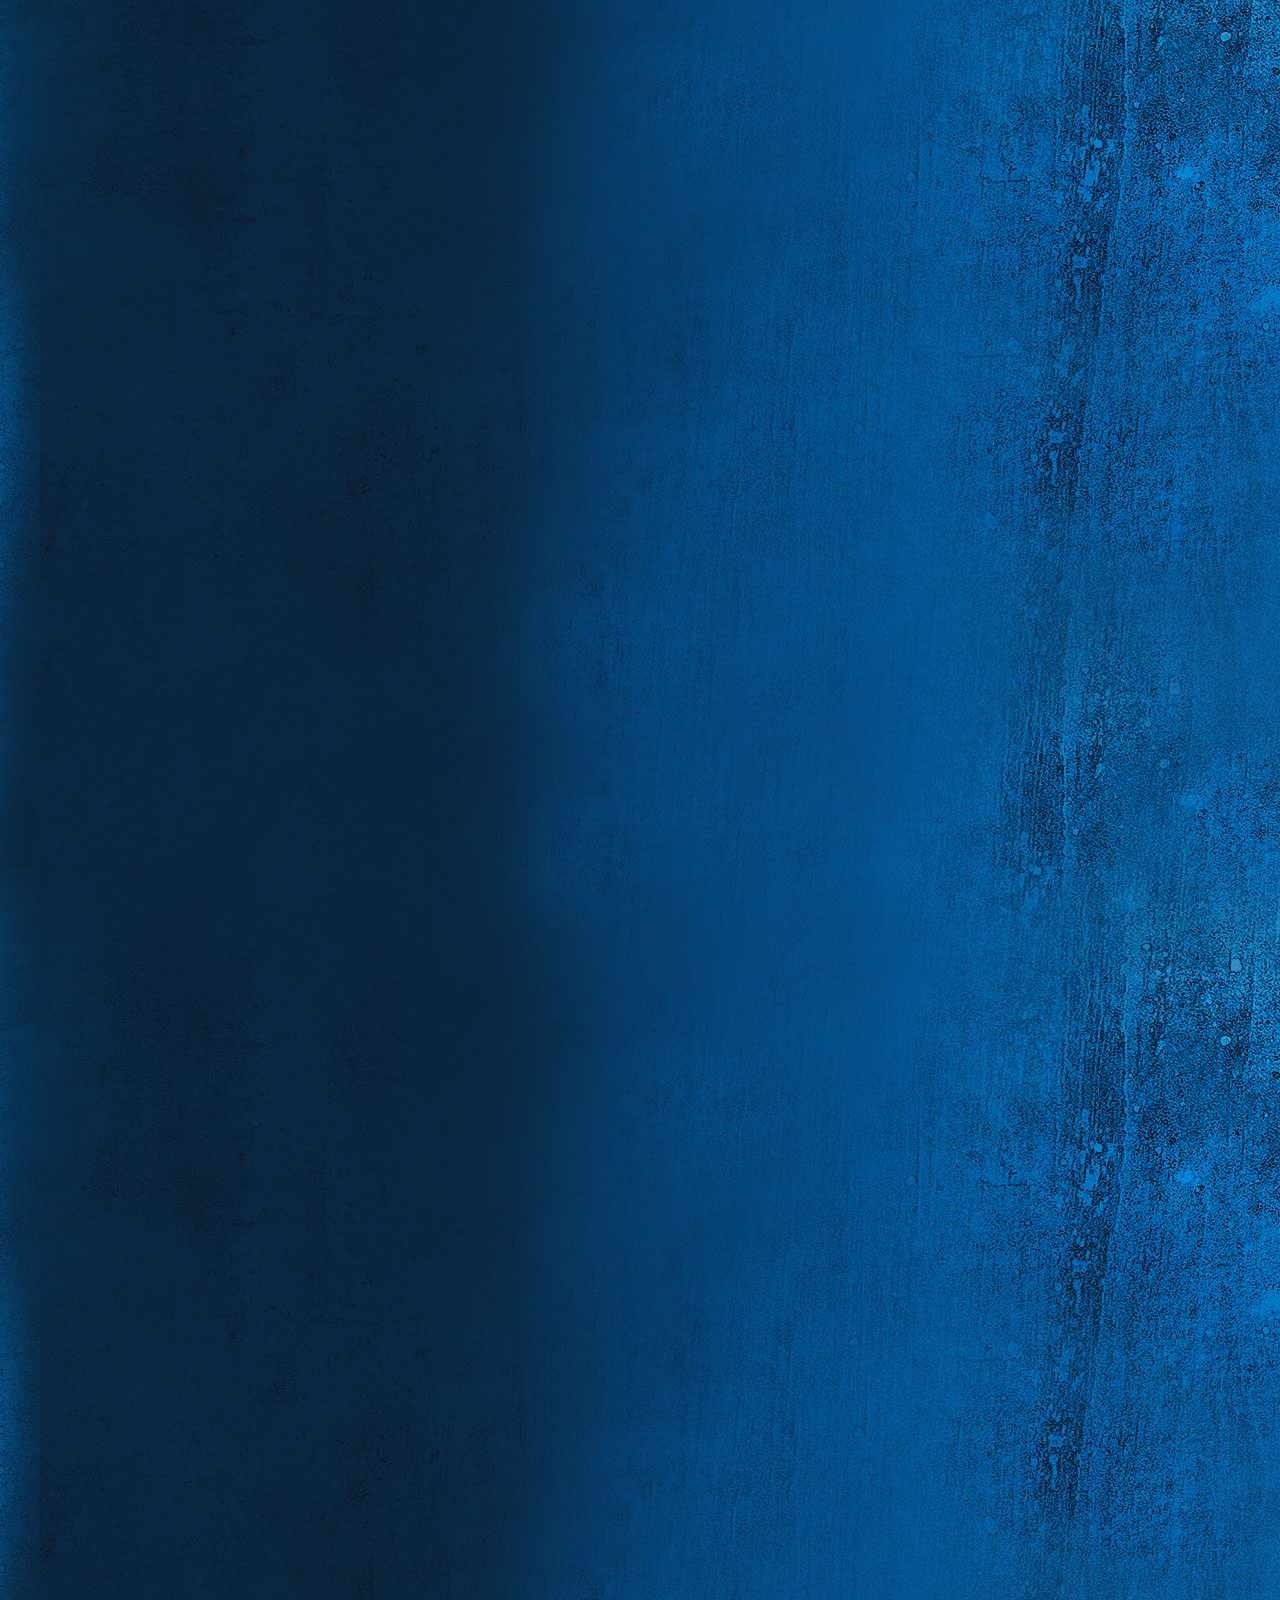
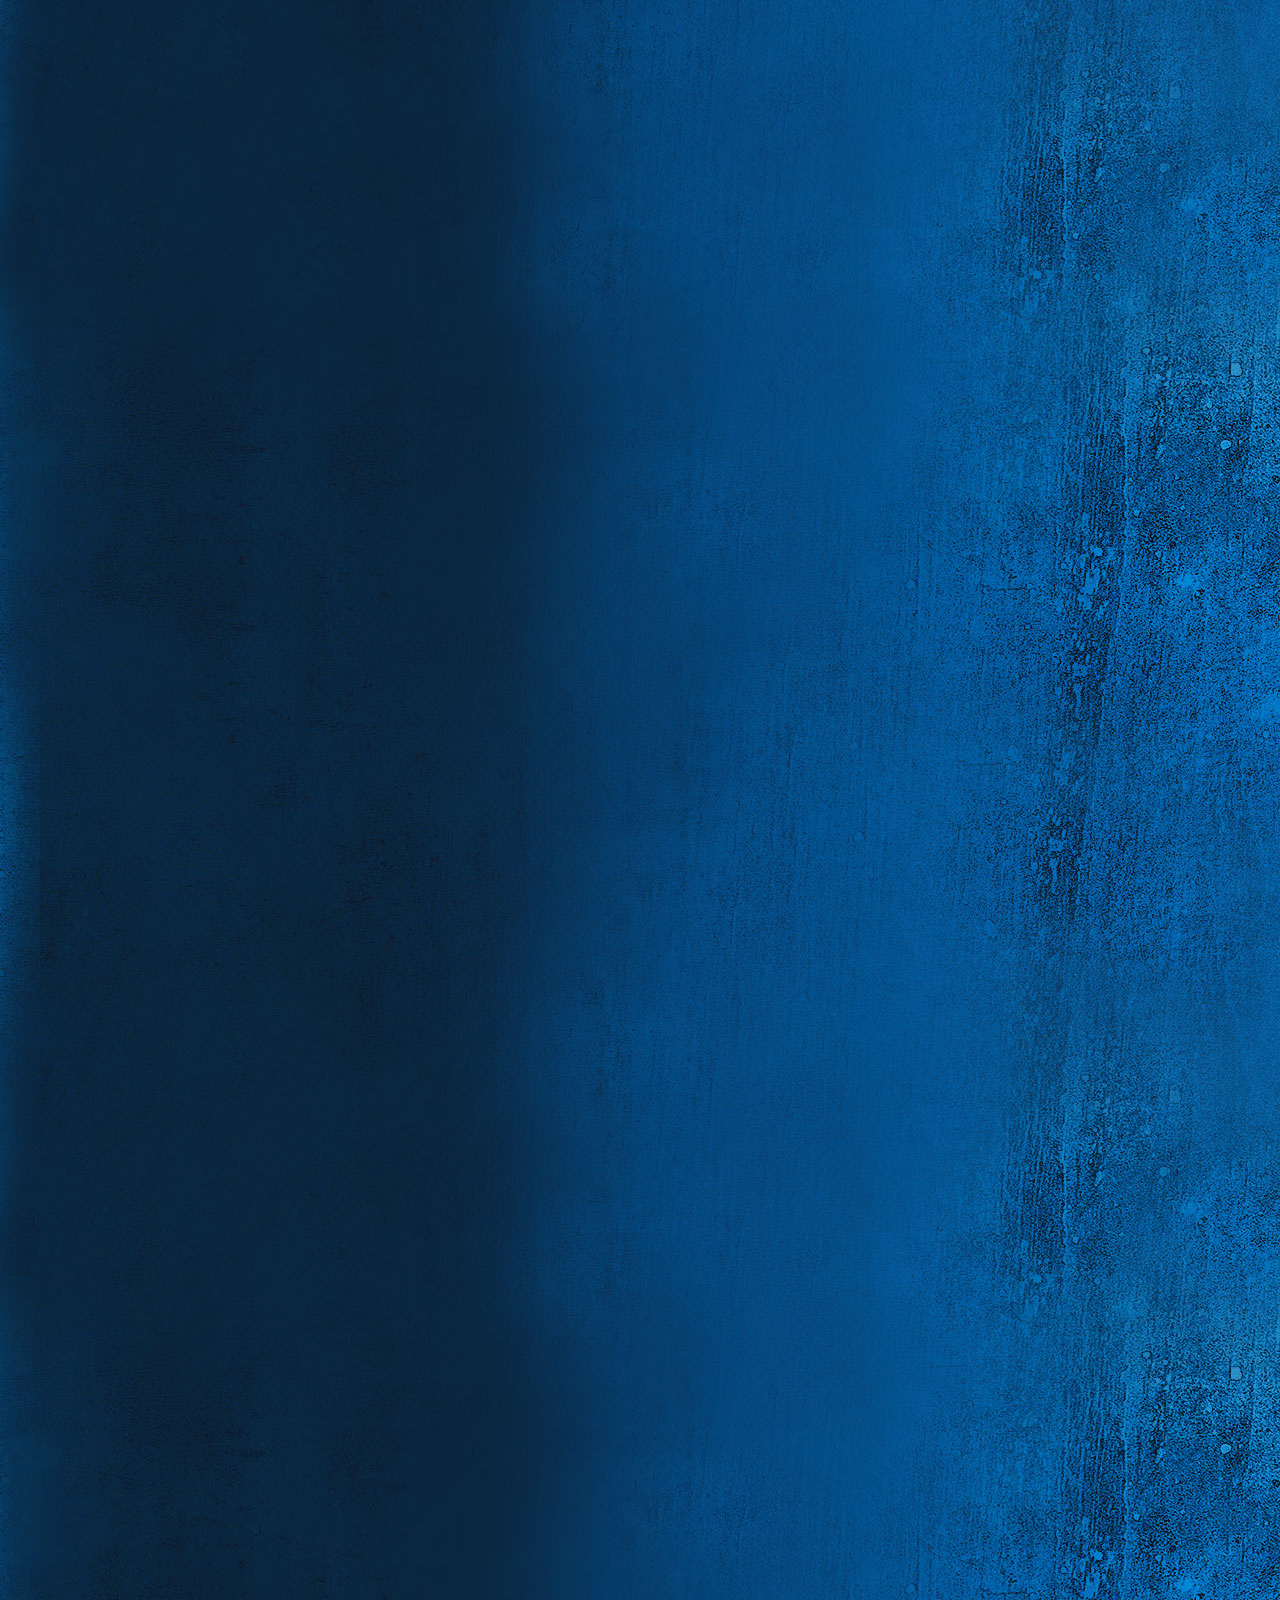
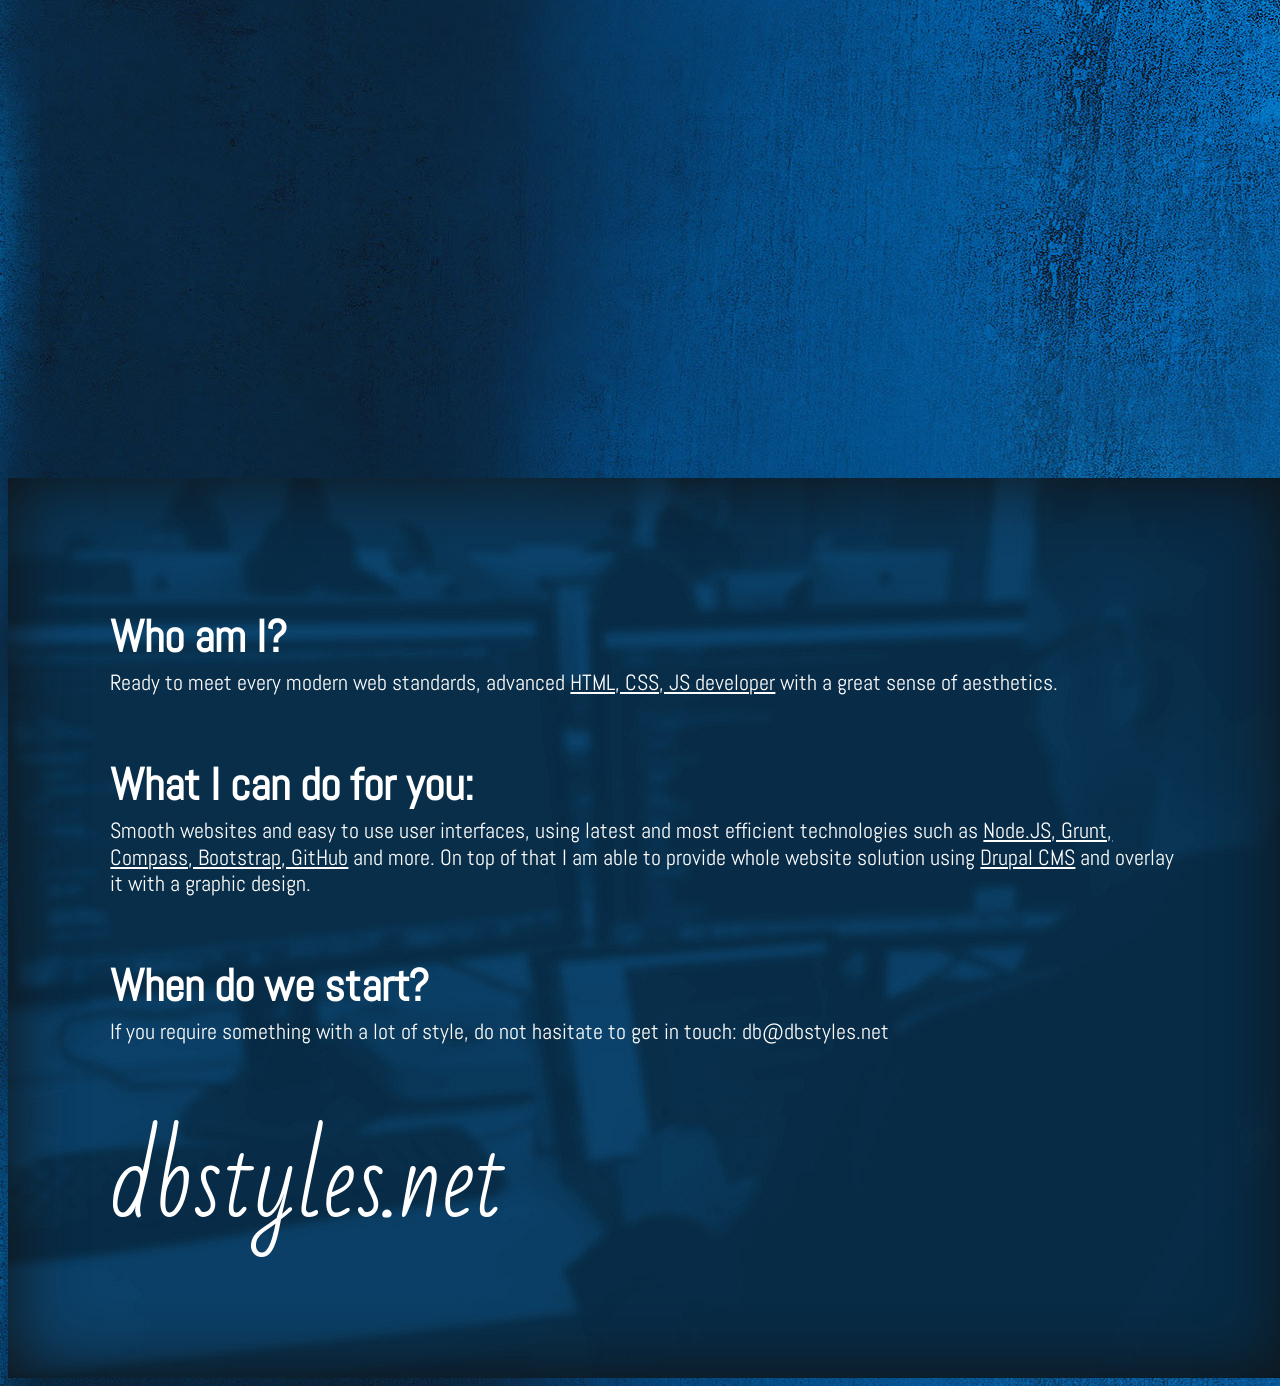
==== commit 6121eb1a: "css/font/favicon" ====
--- a/index.html
+++ b/index.html
@@ -20,7 +20,7 @@
   <link rel="stylesheet" href="css/main.css">
   <link rel="apple-touch-icon-precomposed" sizes="144x144" href="apple-touch-icon-precomposed.png">
   <link rel="shortcut icon" href="favicon.ico" type="image/x-icon">
-  <link href='http://fonts.googleapis.com/css?family=Abel' rel='stylesheet' type='text/css'>
+  <link href='https://fonts.googleapis.com/css?family=Abel|Bad+Script' rel='stylesheet' type='text/css'>
   <script type="text/javascript" src="js/vendor/jquery-1.10.2.min.js"></script>
   <script type="text/javascript" src="js/vendor/modernizr-2.6.2.min.js"></script>
   <script type="text/javascript" src="js/vendor/TweenMax.min.js"></script>
@@ -145,17 +145,17 @@
           <p>Ready to meet every modern web standards, advanced <span class="underL">HTML, CSS, JS developer</span> with a great sense of aesthetics.</p>
           <br>
           <h3>What I can do for you:</h3>
-          <p>Smooth websites and easy to use user interfaces, using latest and most efficient technologies such as <span class="underL">Node.JS, Grunt, Compass, Bootstrap, GitHub</span> and more. On top of that I am able to provide whole website solution
-            using <span class="underL">Drupal CMS</span> and overlay it with a graphic design.</p>
+          <p>Smooth websites and easy to use user interfaces, using latest and most efficient technologies such as <span class="underL">Node.JS, Grunt, Compass, Bootstrap, GitHub</span> and more. On top of that I am able to provide whole website solution using
+            <span class="underL">Drupal CMS</span> and overlay it with a graphic design.</p>
           <br>
           <h3>When do we start?</h3>
           <p>If you require something with a lot of style, do not hasitate to get in touch: <a title="Email" class="inText" href="mailto:&#100;&#98;&#64;&#100;&#98;&#115;&#116;&#121;&#108;&#101;&#115;&#46;&#110;&#101;&#116;">&#100;&#98;&#64;&#100;&#98;&#115;&#116;&#121;&#108;&#101;&#115;&#46;&#110;&#101;&#116;</a></p>
-          <div class="footer">Dariusz Buczynski New Media Developer <span class="photo">/<span> <a href="http://photo.dbstyles.net" class="photo" title="My photography">Photo</a>
-						</div>
-					</div>
+          <p class="signature">dbstyles.net</p>
+          <!-- <div class="footer">Dariusz Buczynski New Media Developer <span class="photo">/<span> <a href="http://photo.dbstyles.net" class="photo" title="My photography">Photo</a></div> -->
 				</div>
 			</div>
 		</div>
+	</div>
 
 		<script type="text/javascript" src="js/animations.js"></script>
 
--- a/css/main.css
+++ b/css/main.css
@@ -17,7 +17,7 @@
     -moz-transition: all 0.25s ease-in-out;
     -o-transition: all 0.25s ease-in-out;
     transition: all 0.25s ease-in-out;
-    color: #fff;
+    color: #eee;
 }
 a:focus,
 h3 a:focus {
@@ -29,17 +29,17 @@
 p {
     margin: 0.4em 0;
     text-align: left;
-    font-size: 25px;
+    font-size: 22px;
     line-height: 1.2;
     color: #fff;
 }
 body {
-    background: #393939 url('../images/blackMain.jpg') repeat;
+    background: #393939 url('../images/blueMain2.jpg') repeat;
     font-family: "Abel", verdana;
     font-size: 16px;
     color: white;
     line-height: 1.5em;
-    color: #999;
+    color: #fff;
 }
 section {
     max-width: 854px;
@@ -53,7 +53,7 @@
 }
 #services {
     position: absolute;
-    width: 730px;
+    width: 980px;
     max-width: 100%;
     margin: -130px 0 0 -365px;
     left: 40%;
@@ -82,18 +82,20 @@
 }
 #services span {
     display: block;
+    font-family: 'Bad Script';
 }
 #services h2 {
-    letter-spacing: -12px;
+    letter-spacing: 1px;
     display: inline-block;
     color: #fff;
-    font-size: 176px;
-    font-weight: 200;
+    font-size: 122px;
+    font-weight: normal;
     margin: 0;
     text-align: left;
-    line-height: 134px;
-    margin-top: -7px;
+    line-height: 135px;
+    margin-top: 11px;
     opacity: 0;
+    padding: 0 0 0 15px;
 }
 img {
     max-width: 100%;
@@ -115,7 +117,7 @@
 }
 header a:hover,
 article div p a:hover {
-    color: #888;
+    color: #eee;
 }
 div.box{
   opacity: 0;
@@ -171,7 +173,7 @@
     right: 60px;
 }
 div.footer a {
-    color: #999;
+    color: #fff;
     text-decoration: none;
 }
 a.inText {
@@ -179,15 +181,23 @@
     text-decoration: none;
 }
 .infobox h3 {
-    font-size: 50px;
+    font-size: 45px;
     margin: 1em 0 20px;
 }
+.infobox .signature{
+    font-family: "bad script";
+    color: white;
+    font-size: 99px;
+    font-weight: normal;
+    padding: 40px 0 0 0;
+
+}
 .about {
-    padding: 10%;
+    padding: 8%;
 }
 div.footer a:hover,
 a.inText:hover {
-    color: #888;
+    color: #eee;
 }
 .underL {
     text-decoration: underline;
@@ -267,6 +277,12 @@
    Mobile
    ========================================================================== */
 
+body.is-mobile {
+    background: #393939 url('../images/blackMain.jpg') repeat;
+}
+.is-mobile div.box{
+    opacity: 1;
+}
 .is-mobile a.logo img {
     margin: 7% 0 0 7%;
     position: absolute;
@@ -288,7 +304,7 @@
     display: block;
 }
 .is-mobile .bgBW {
-    background-position: 13% -100px;
+    background-position: 25% -150px;
     background-image: url(../images/picBgBW.jpg);
     box-shadow: inset 0px 0px 70px 0px #111
 }
@@ -465,14 +481,14 @@
  */
 
 ::-moz-selection {
-    background: #fff;
+    background: #064477;
     text-shadow: none;
-    color: #000;
+    color: #fff;
 }
 ::selection {
-    background: #fff;
+    background: #064477;
     text-shadow: none;
-    color: #000;
+    color: #fff;
 }
 /*
  * A better looking default horizontal rule
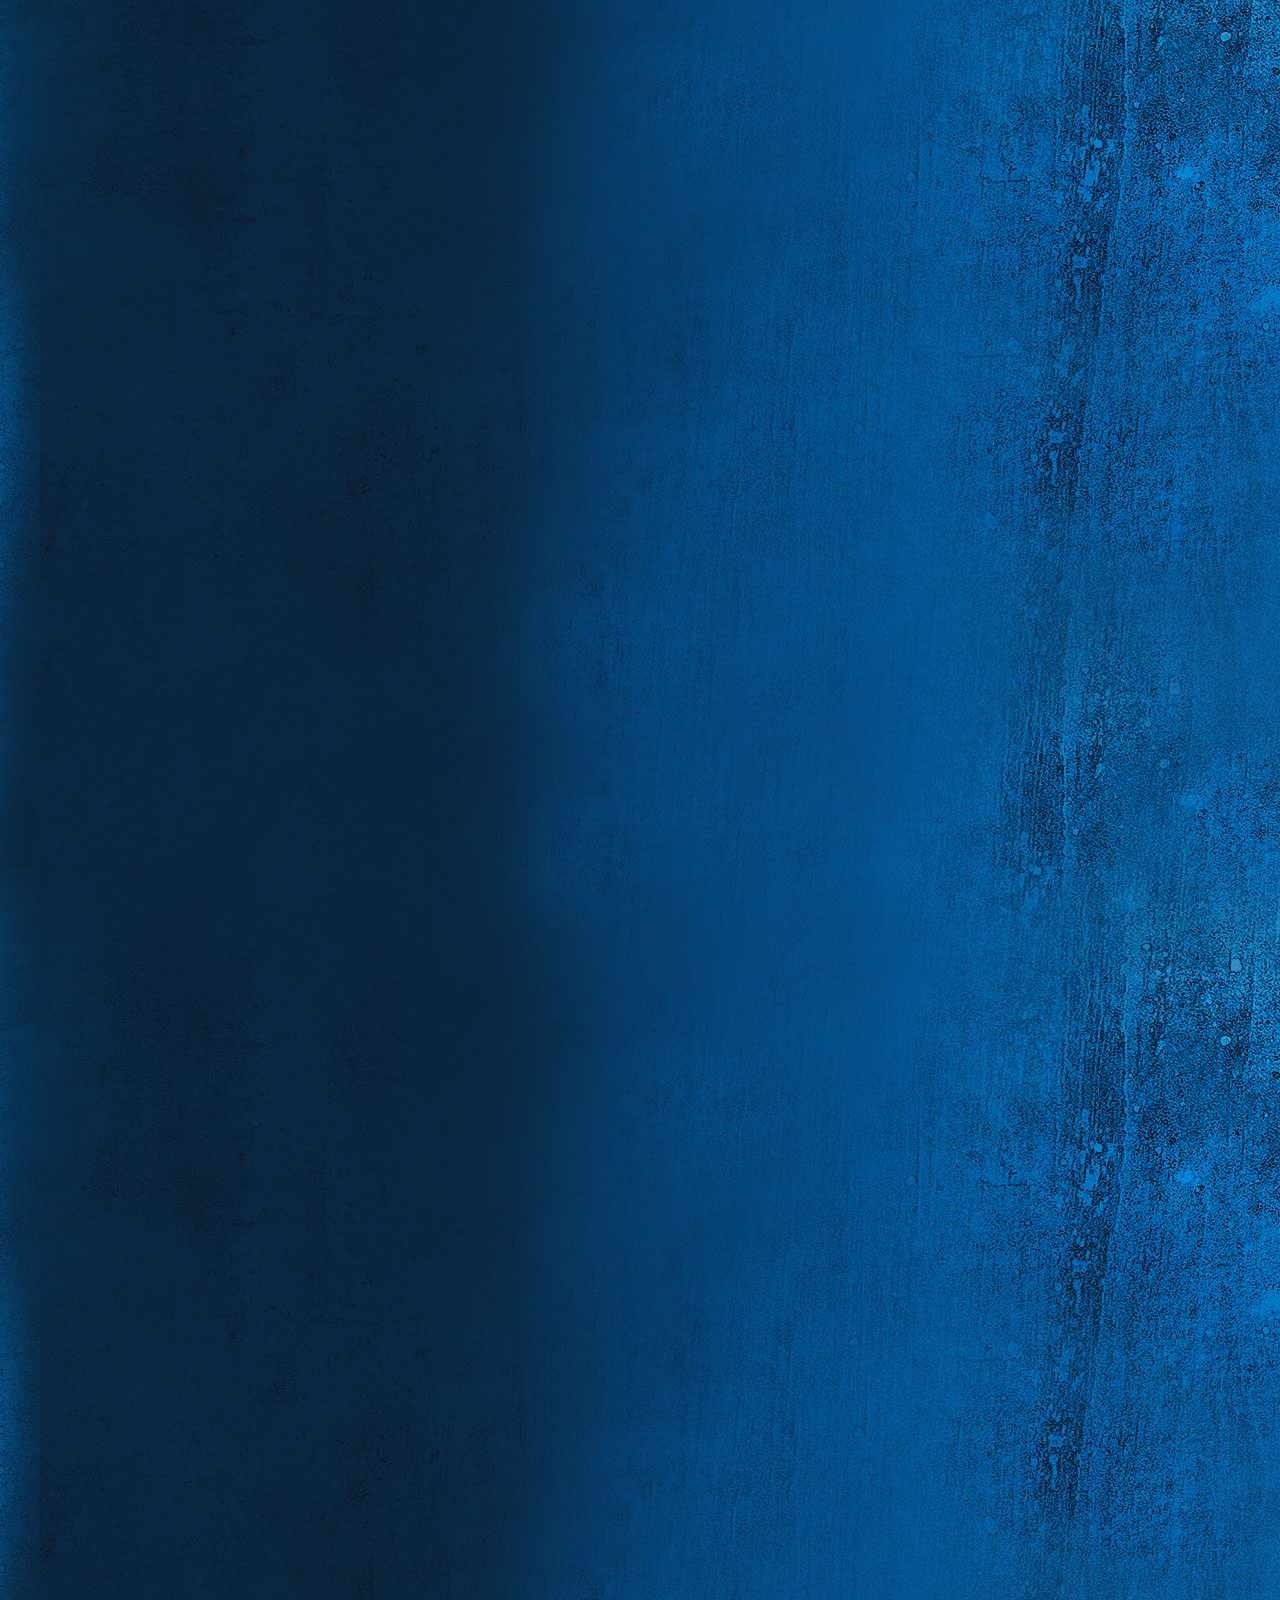
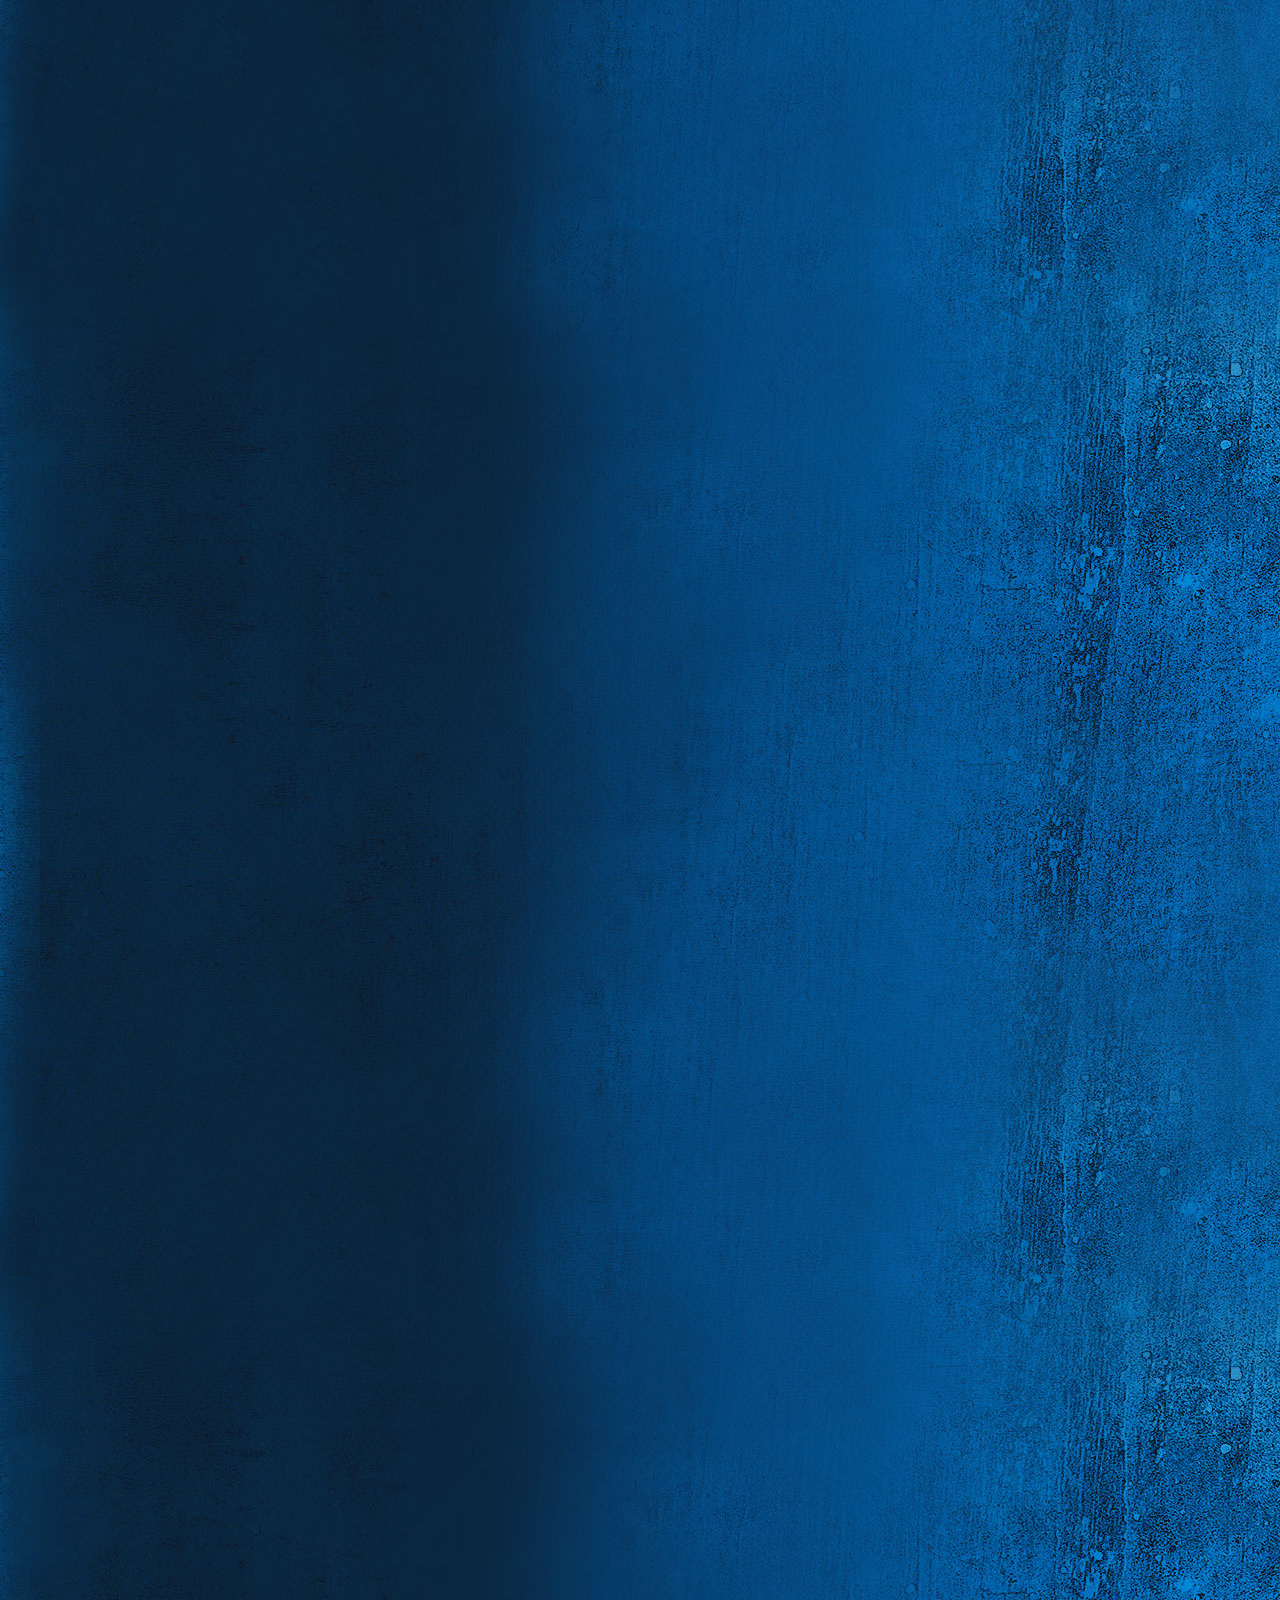
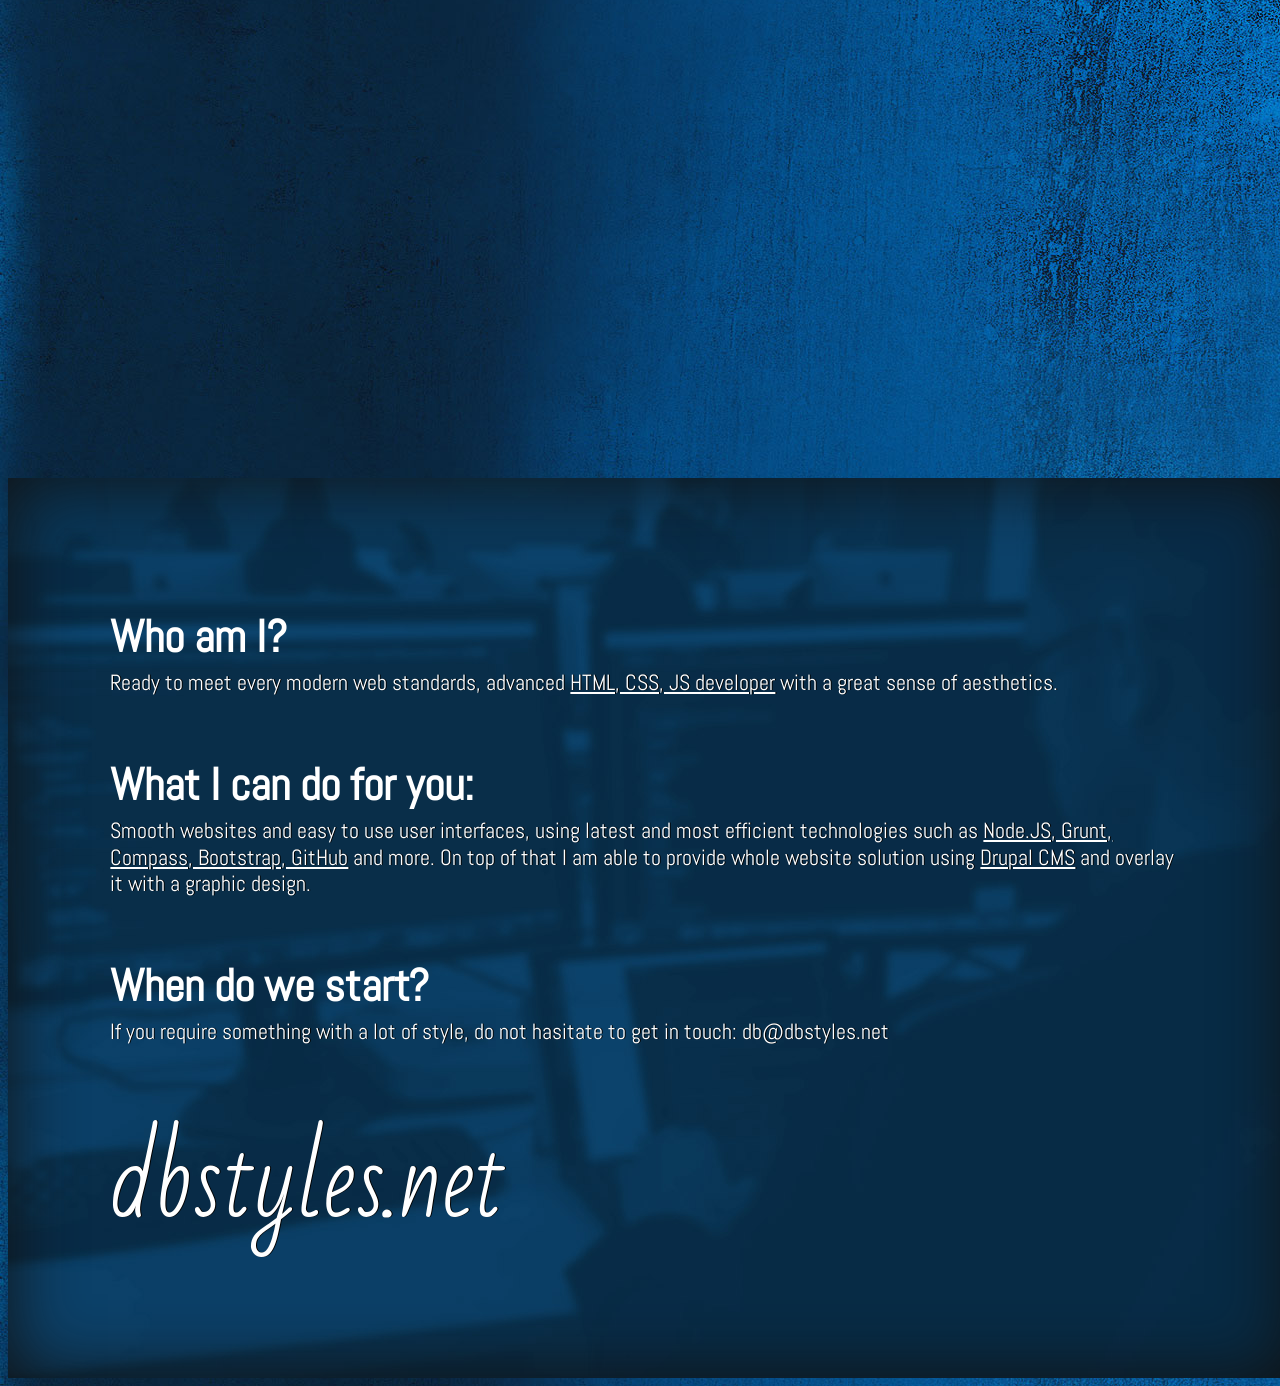
==== commit 5046c7fb: "small fix" ====
--- a/index.html
+++ b/index.html
@@ -51,8 +51,8 @@
 
     <div class="contactNfo">
       <a href="http://photo.dbstyles.net" class="photo" title="photography">Photo</a>
-      <a title="Email" class="email" href="mailto:&#100;&#98;&#64;&#100;&#98;&#115;&#116;&#121;&#108;&#101;&#115;&#46;&#110;&#101;&#116;">&#100;&#98;&#64;&#100;&#98;&#115;&#116;&#121;&#108;&#101;&#115;&#46;&#110;&#101;&#116;</a> <a title="call me" class="call"
-        href="callto:00447407 740 278">07407 740 278</a>
+      <!-- <a title="Email" class="email" href="mailto:&#100;&#98;&#64;&#100;&#98;&#115;&#116;&#121;&#108;&#101;&#115;&#46;&#110;&#101;&#116;">&#100;&#98;&#64;&#100;&#98;&#115;&#116;&#121;&#108;&#101;&#115;&#46;&#110;&#101;&#116;</a> <a title="call me" class="call"
+        href="callto:"></a> -->
     </div>
 
     <div class="mobileInfo">
--- a/css/main.css
+++ b/css/main.css
@@ -32,6 +32,7 @@
     font-size: 22px;
     line-height: 1.2;
     color: #fff;
+    text-shadow: 1px 0px 0px #000;
 }
 body {
     background: #393939 url('../images/blueMain2.jpg') repeat;
@@ -70,6 +71,7 @@
     text-align: right;
     line-height: 30px;
     width: 140px;
+    text-shadow: 1px 0px 0px #000;
 }
 ul.contents li,
 h2.contents {
@@ -96,6 +98,7 @@
     margin-top: 11px;
     opacity: 0;
     padding: 0 0 0 15px;
+    text-shadow: 1px 0px 1px #000;
 }
 img {
     max-width: 100%;
@@ -278,7 +281,7 @@
    ========================================================================== */
 
 body.is-mobile {
-    background: #393939 url('../images/blackMain.jpg') repeat;
+    background: #393939 url('../images/blackMain2.jpg') repeat;
 }
 .is-mobile div.box{
     opacity: 1;
@@ -305,7 +308,7 @@
 }
 .is-mobile .bgBW {
     background-position: 25% -150px;
-    background-image: url(../images/picBgBW.jpg);
+    background-image: url(../images/picBgC.jpg);
     box-shadow: inset 0px 0px 70px 0px #111
 }
 .is-mobile .parallaxParent {
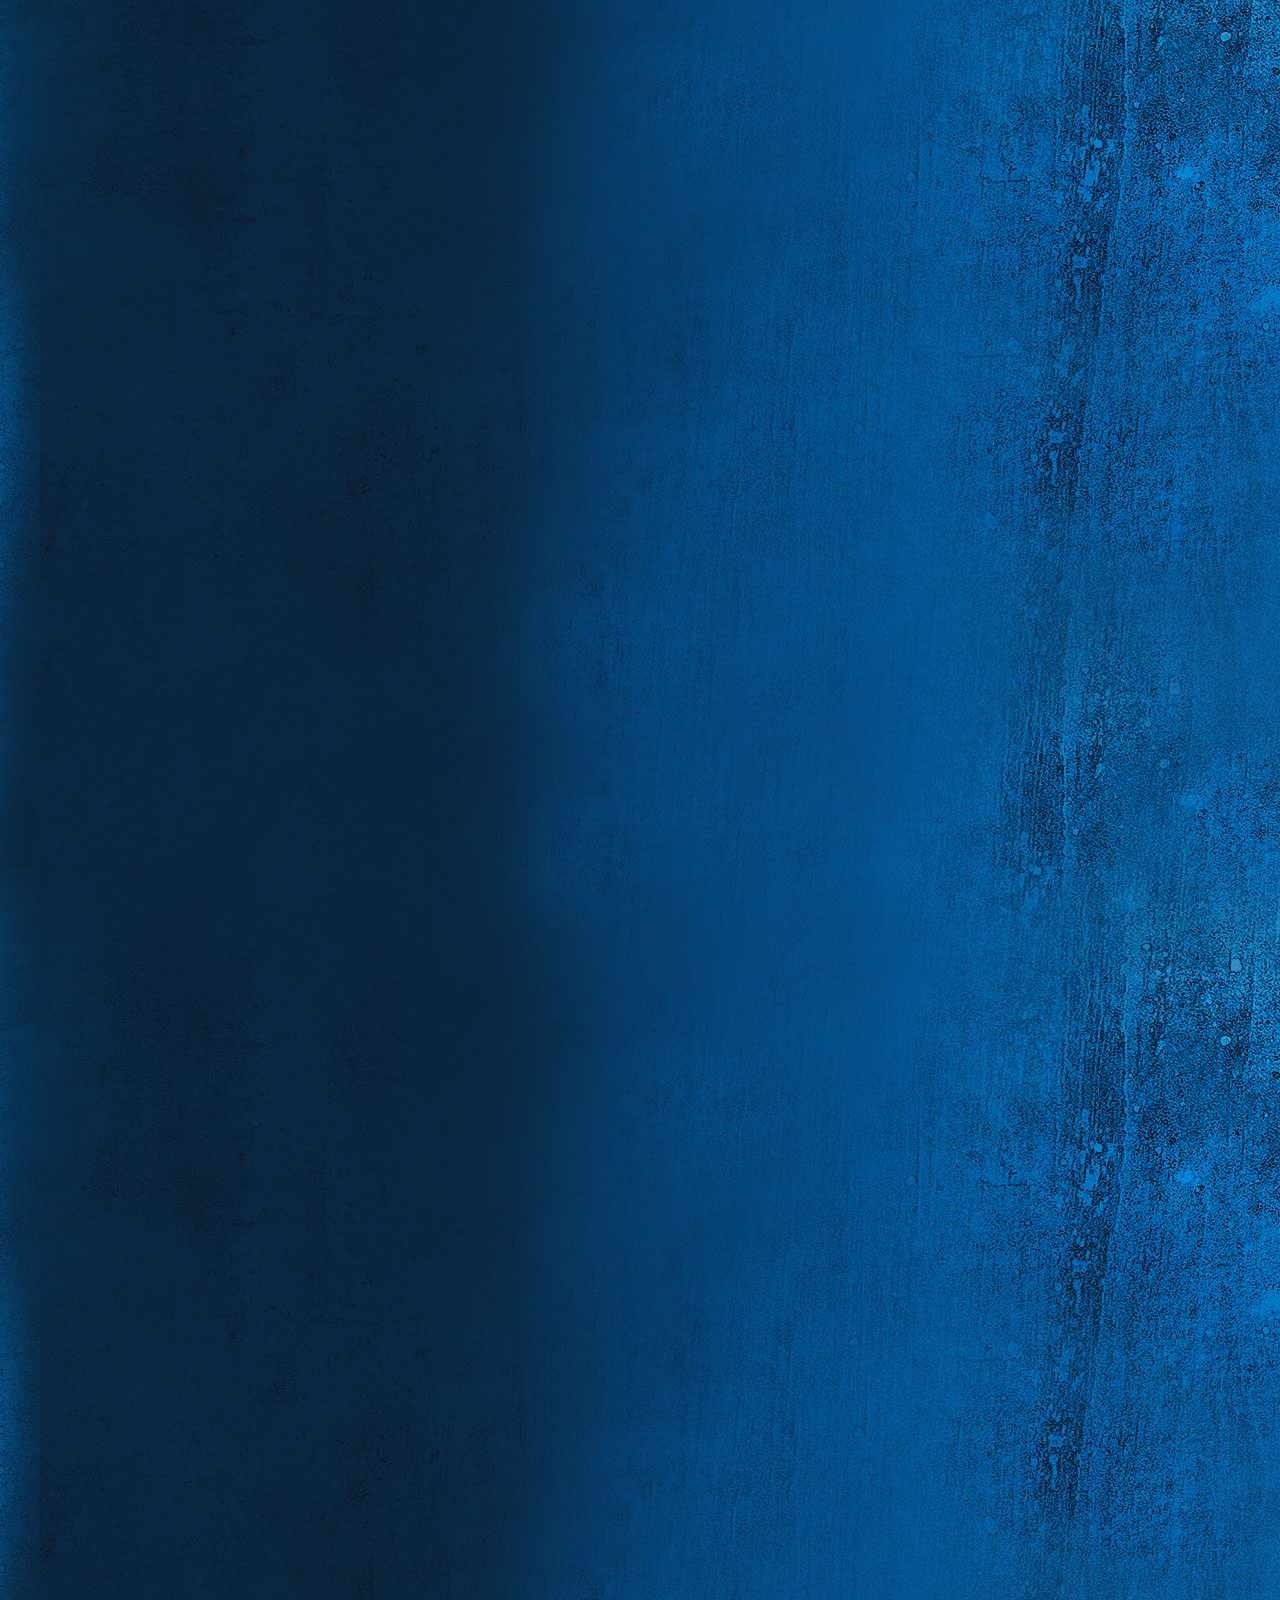
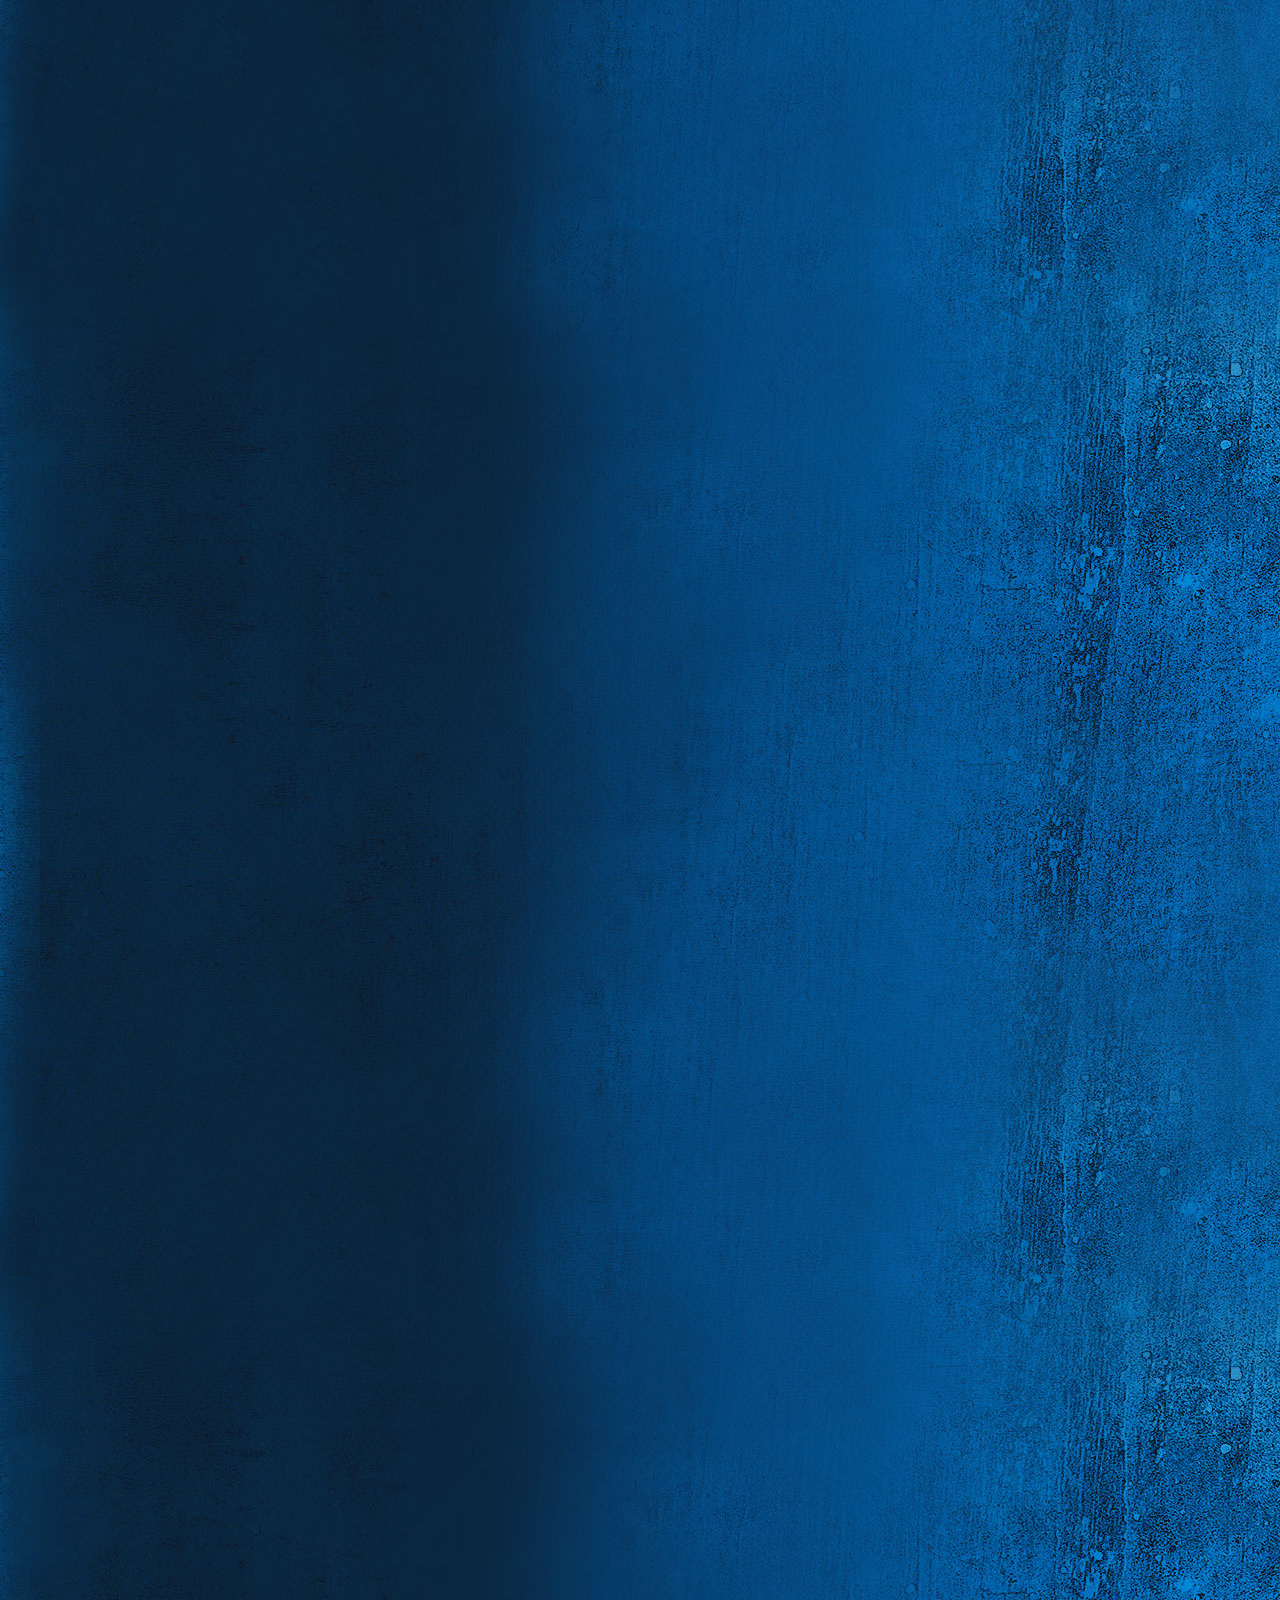
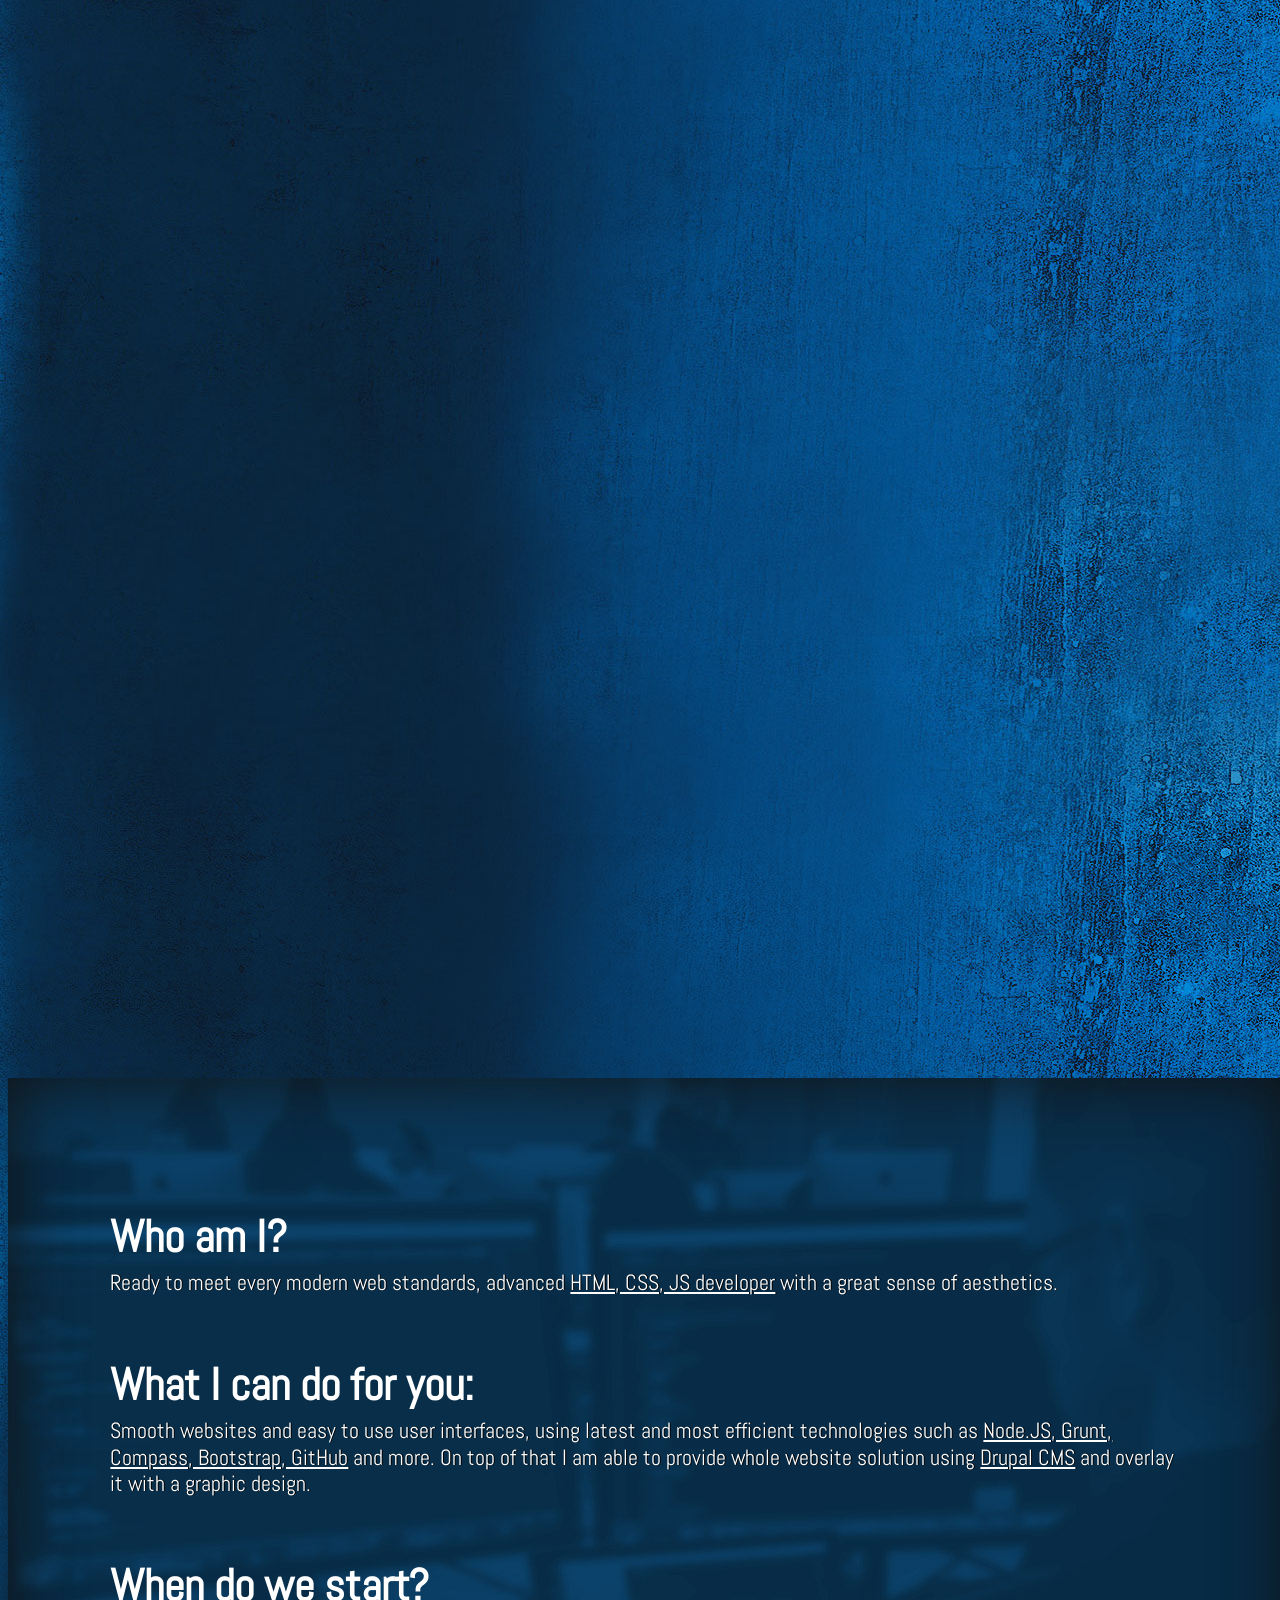
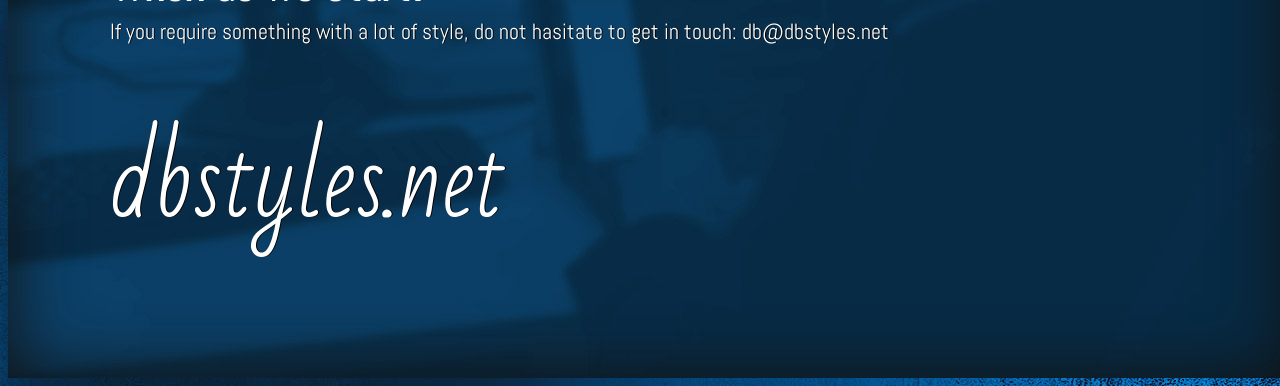
==== commit ee775ead: "updated Avado" ====
--- a/index.html
+++ b/index.html
@@ -51,7 +51,7 @@
 
     <div class="contactNfo">
       <a href="http://photo.dbstyles.net" class="photo" title="photography">Photo</a>
-      <!-- <a title="Email" class="email" href="mailto:&#100;&#98;&#64;&#100;&#98;&#115;&#116;&#121;&#108;&#101;&#115;&#46;&#110;&#101;&#116;">&#100;&#98;&#64;&#100;&#98;&#115;&#116;&#121;&#108;&#101;&#115;&#46;&#110;&#101;&#116;</a> <a title="call me" class="call"
+       <a title="Email" class="email" href="mailto:&#100;&#98;&#64;&#100;&#98;&#115;&#116;&#121;&#108;&#101;&#115;&#46;&#110;&#101;&#116;">&#100;&#98;&#64;&#100;&#98;&#115;&#116;&#121;&#108;&#101;&#115;&#46;&#110;&#101;&#116;</a> <!--<a title="call me" class="call"
         href="callto:"></a> -->
     </div>
 
@@ -85,7 +85,16 @@
   <section class="main projects">
 
     <article>
+
       <div class="box trig1">
+        <h3><a href="http://avadolearning.com" title="Avadolearning.com">Avadolearning.com</a></h3>
+        <p class="sub">
+          SITEFINITY / HUBSPOT / JS / JQUERY / RWD
+        </p>
+        <img src="images/ava.jpg" alt="project">
+      </div>
+
+      <div class="box trig2">
         <h3><a href="http://sportstechnologyawards.com" title="Sportstechnologyawards.com">Sportstechnologyawards.com</a></h3>
         <p class="sub">
           DRUPAL / SCSS / JS / BOOTSTRAP / RWD
@@ -93,7 +102,7 @@
         <img src="images/sta.png" alt="project">
       </div>
 
-      <div class="box trig2">
+      <div class="box trig3">
         <h3><a href="http://travelgbi.com" title="Travelgbi.com">Travelgbi.com</a></h3>
         <p class="sub">
           SCSS / ANGULAR.JS / BOOTSTRAP / RWD / GRUNT / NODE.JS / UX / UI
@@ -101,7 +110,7 @@
         <img src="images/tgb.jpg" alt="project">
       </div>
 
-      <div class="box trig3">
+      <div class="box trig4">
         <h3><a href="http://thecaterer.com" title="Thecaterer.com">Thecaterer.com</a></h3>
         <p class="sub">
           SCSS / BOOTSTRAP / RWD / GRUNT / NODE.JS / UX / UI
@@ -109,7 +118,7 @@
         <img src="images/tca.jpg" alt="project">
       </div>
 
-      <div class="box trig4">
+      <div class="box trig5">
         <h3><a href="http://connectingtravel.com" title="Connectingtravel.com">Connectingtravel.com</a></h3>
         <p class="sub">
           SCSS / BOOTSTRAP / RWD / GRUNT / NODE.JS / UX / UI
@@ -117,7 +126,7 @@
         <img src="images/ctr.jpg" alt="project">
       </div>
 
-      <div class="photo box trig5">
+      <div class="photo box trig6">
         <h3><a href="http://photo.dbstyles.net" title="Photo.dbstyles.net">PHOTO.dbstyles.net</a></h3>
         <p class="sub">
           personal website
@@ -125,7 +134,7 @@
         <img src="images/pho.png" alt="project">
       </div>
 
-      <div class="contactHook box trig6">
+      <div class="contactHook box trig7">
         <h3>Opinie 360</h3>
         <p class="sub">
           DESIGN
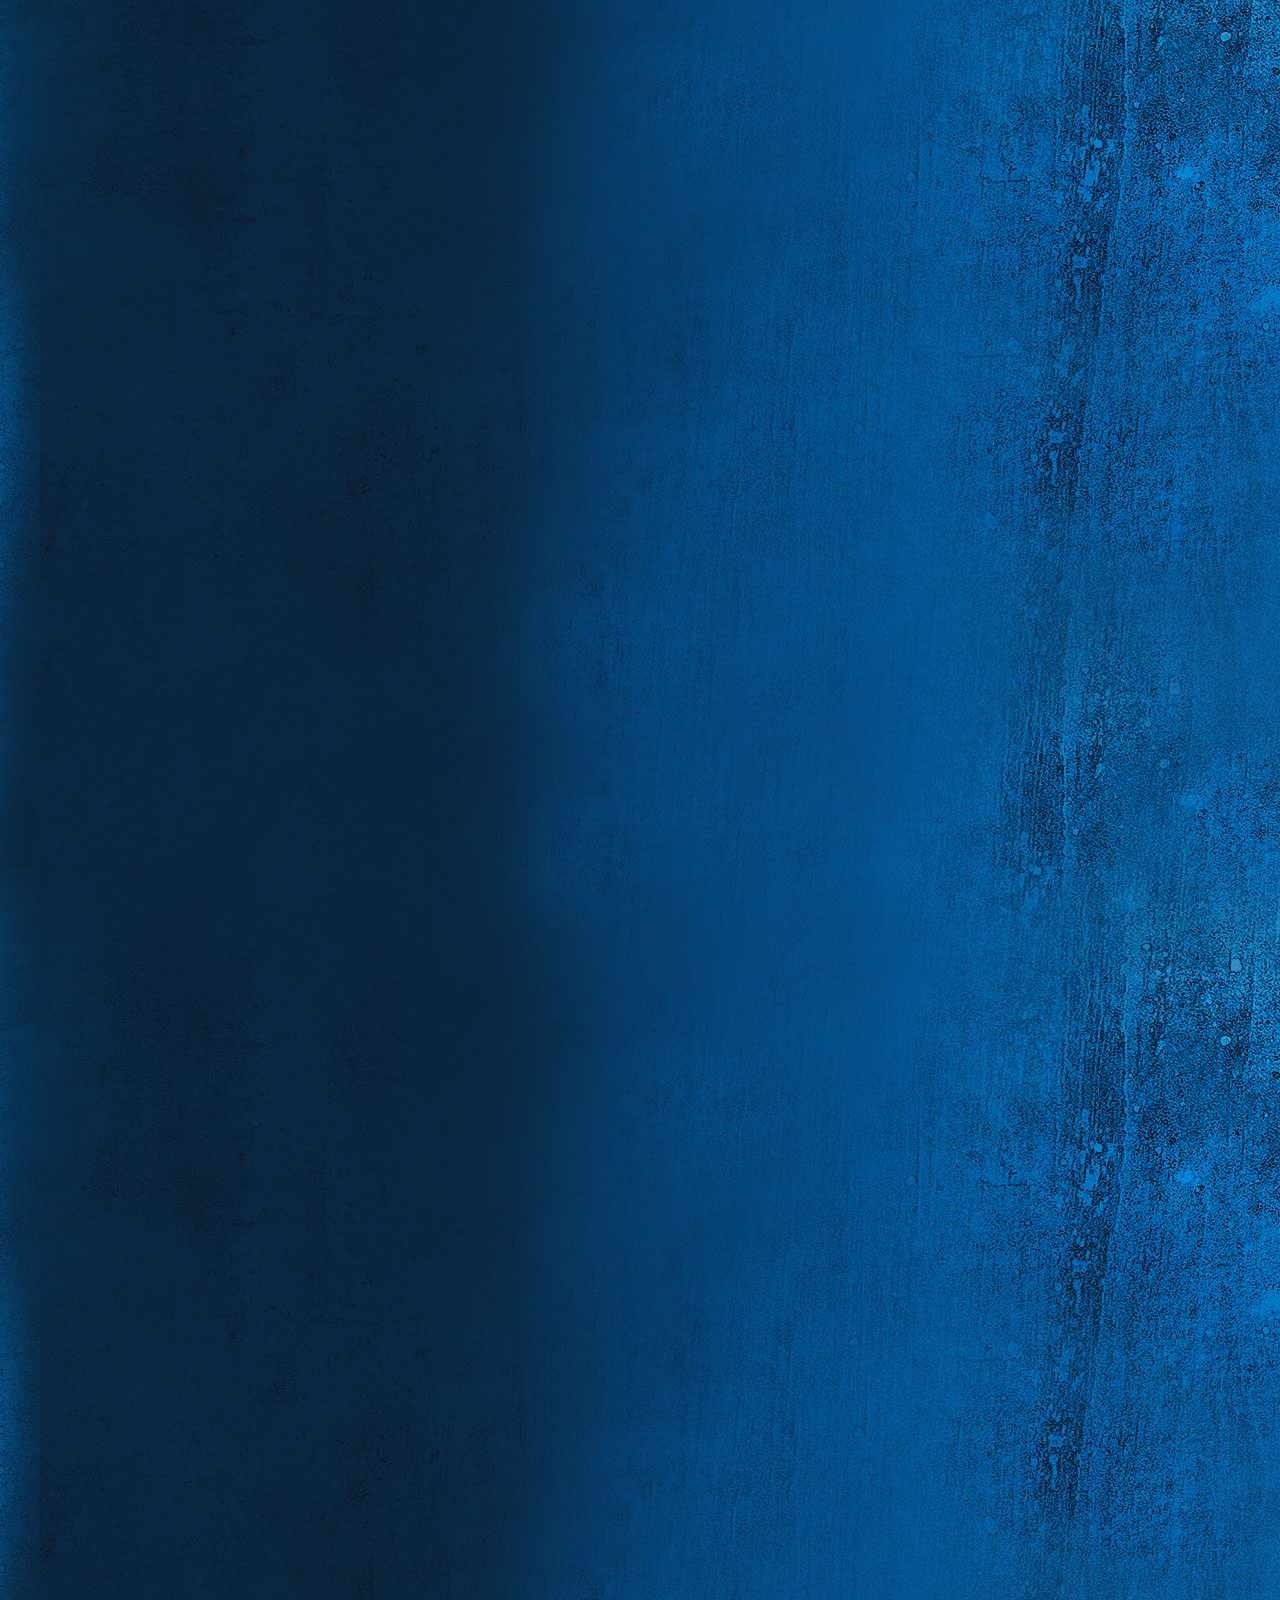
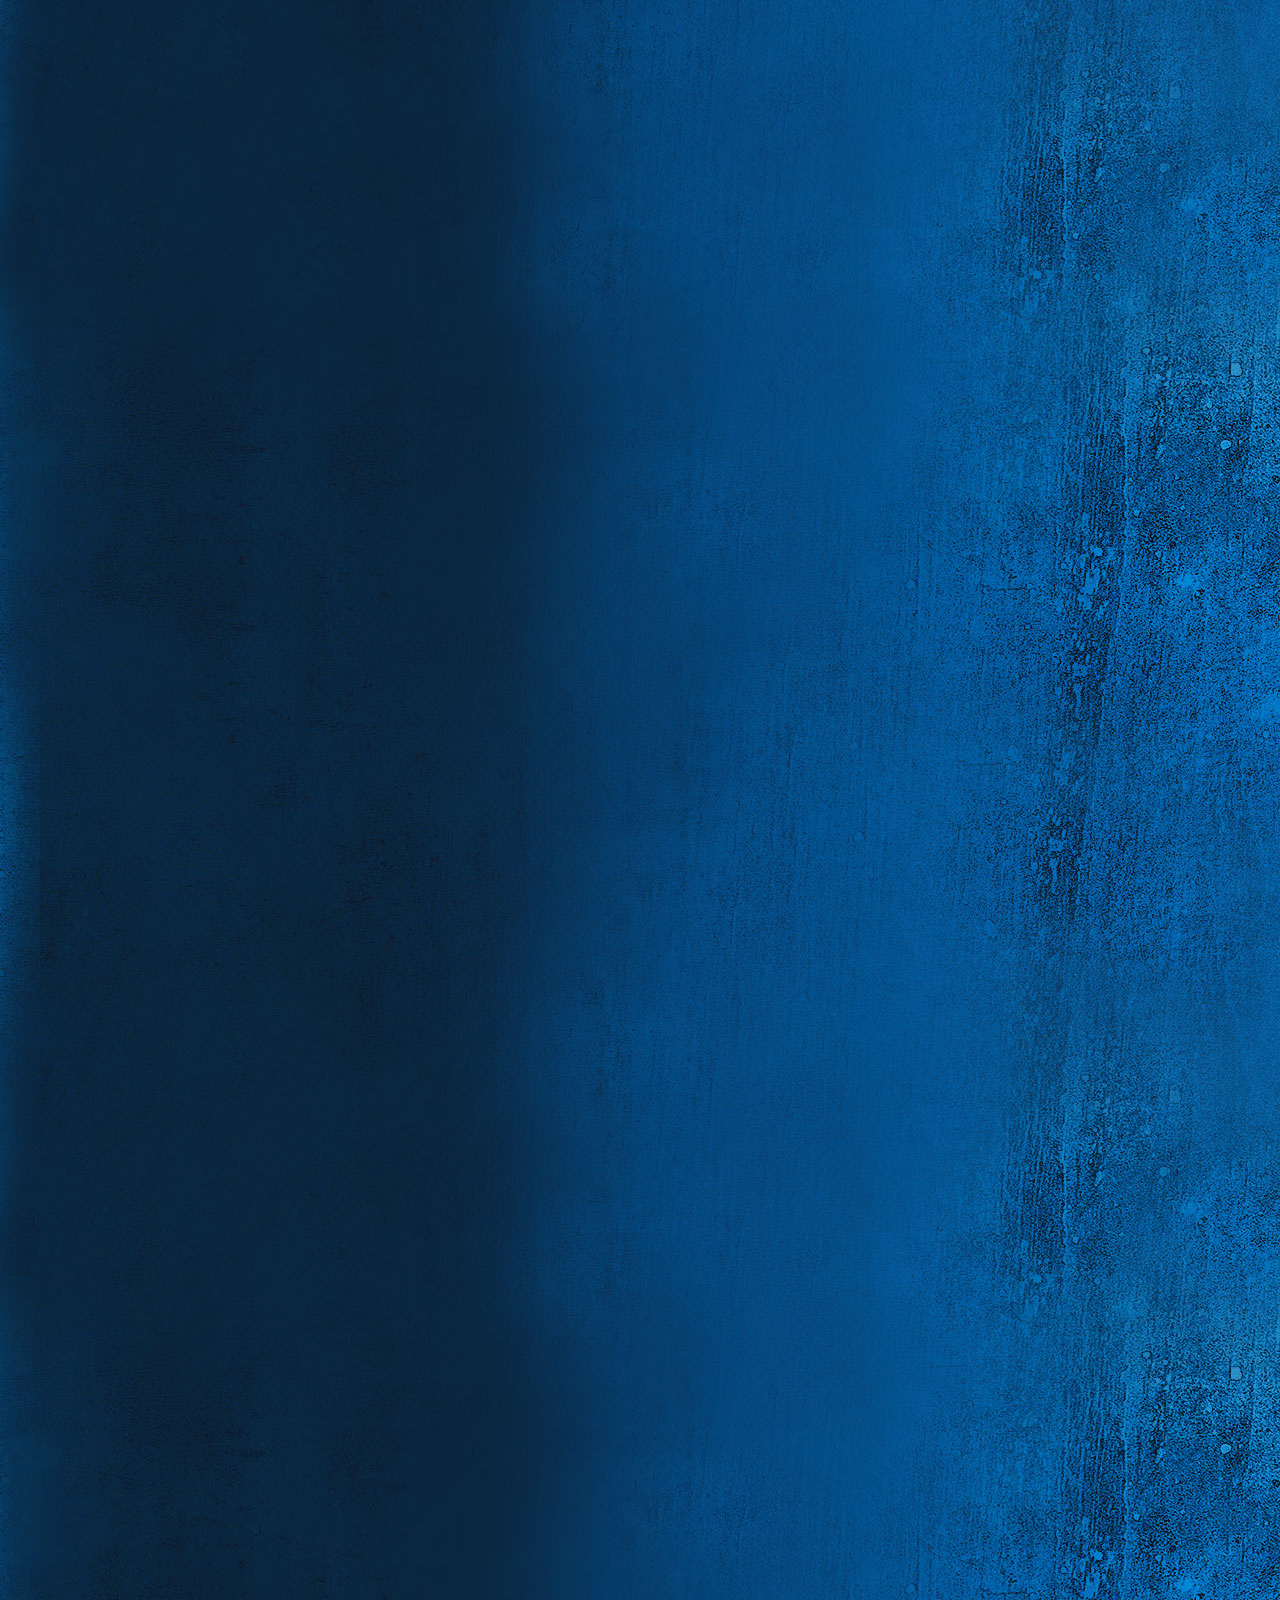
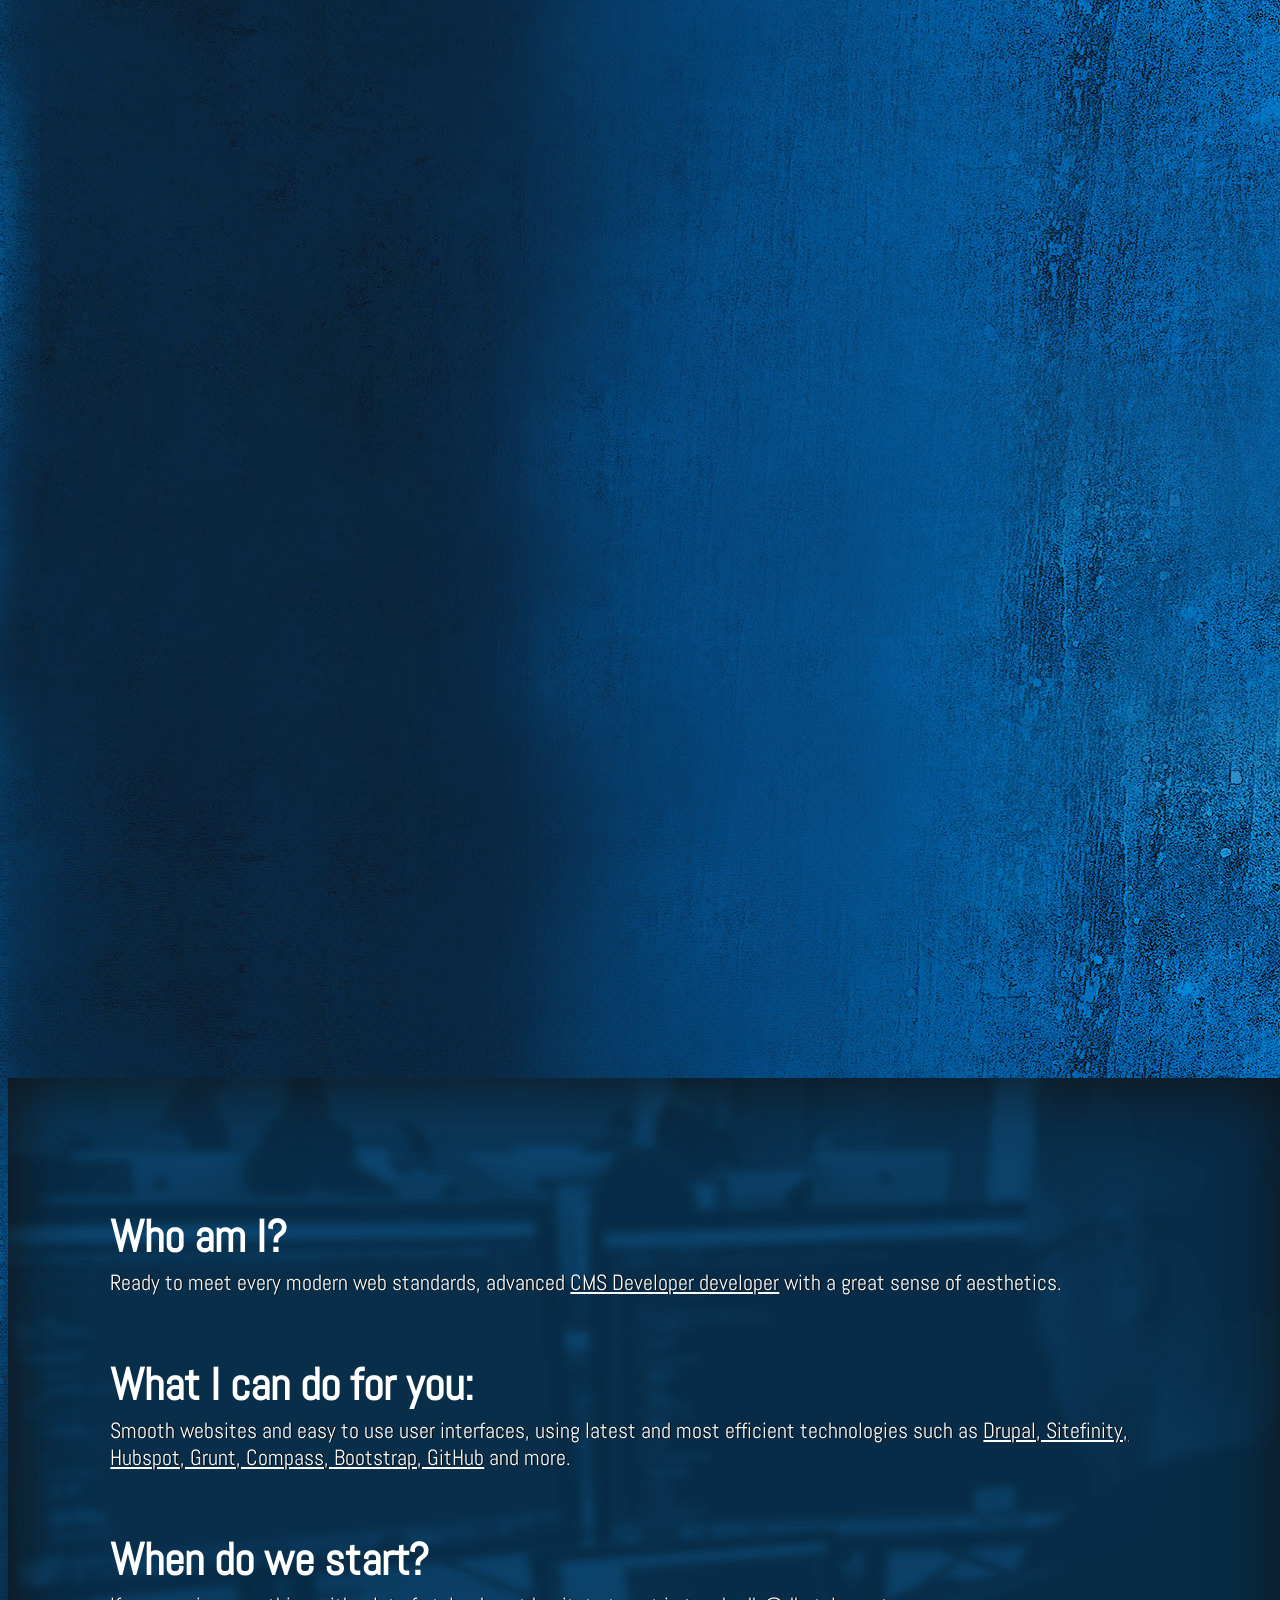
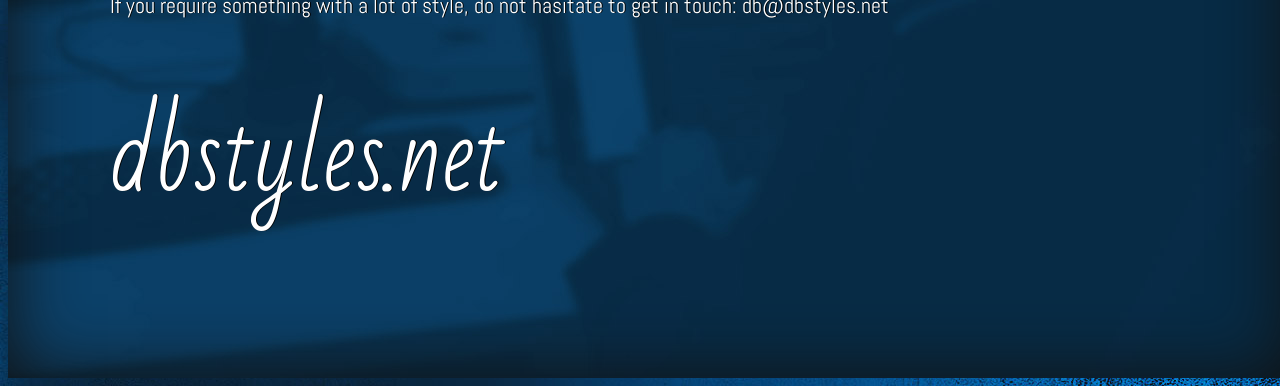
==== commit a971936b: "tx update" ====
--- a/index.html
+++ b/index.html
@@ -151,11 +151,10 @@
       <div class="panel infobox">
         <div class="about">
           <h3>Who am I?</h3>
-          <p>Ready to meet every modern web standards, advanced <span class="underL">HTML, CSS, JS developer</span> with a great sense of aesthetics.</p>
+          <p>Ready to meet every modern web standards, advanced <span class="underL">CMS Developer developer</span> with a great sense of aesthetics.</p>
           <br>
           <h3>What I can do for you:</h3>
-          <p>Smooth websites and easy to use user interfaces, using latest and most efficient technologies such as <span class="underL">Node.JS, Grunt, Compass, Bootstrap, GitHub</span> and more. On top of that I am able to provide whole website solution using
-            <span class="underL">Drupal CMS</span> and overlay it with a graphic design.</p>
+          <p>Smooth websites and easy to use user interfaces, using latest and most efficient technologies such as <span class="underL">Drupal, Sitefinity, Hubspot, Grunt, Compass, Bootstrap, GitHub</span> and more.</p>
           <br>
           <h3>When do we start?</h3>
           <p>If you require something with a lot of style, do not hasitate to get in touch: <a title="Email" class="inText" href="mailto:&#100;&#98;&#64;&#100;&#98;&#115;&#116;&#121;&#108;&#101;&#115;&#46;&#110;&#101;&#116;">&#100;&#98;&#64;&#100;&#98;&#115;&#116;&#121;&#108;&#101;&#115;&#46;&#110;&#101;&#116;</a></p>
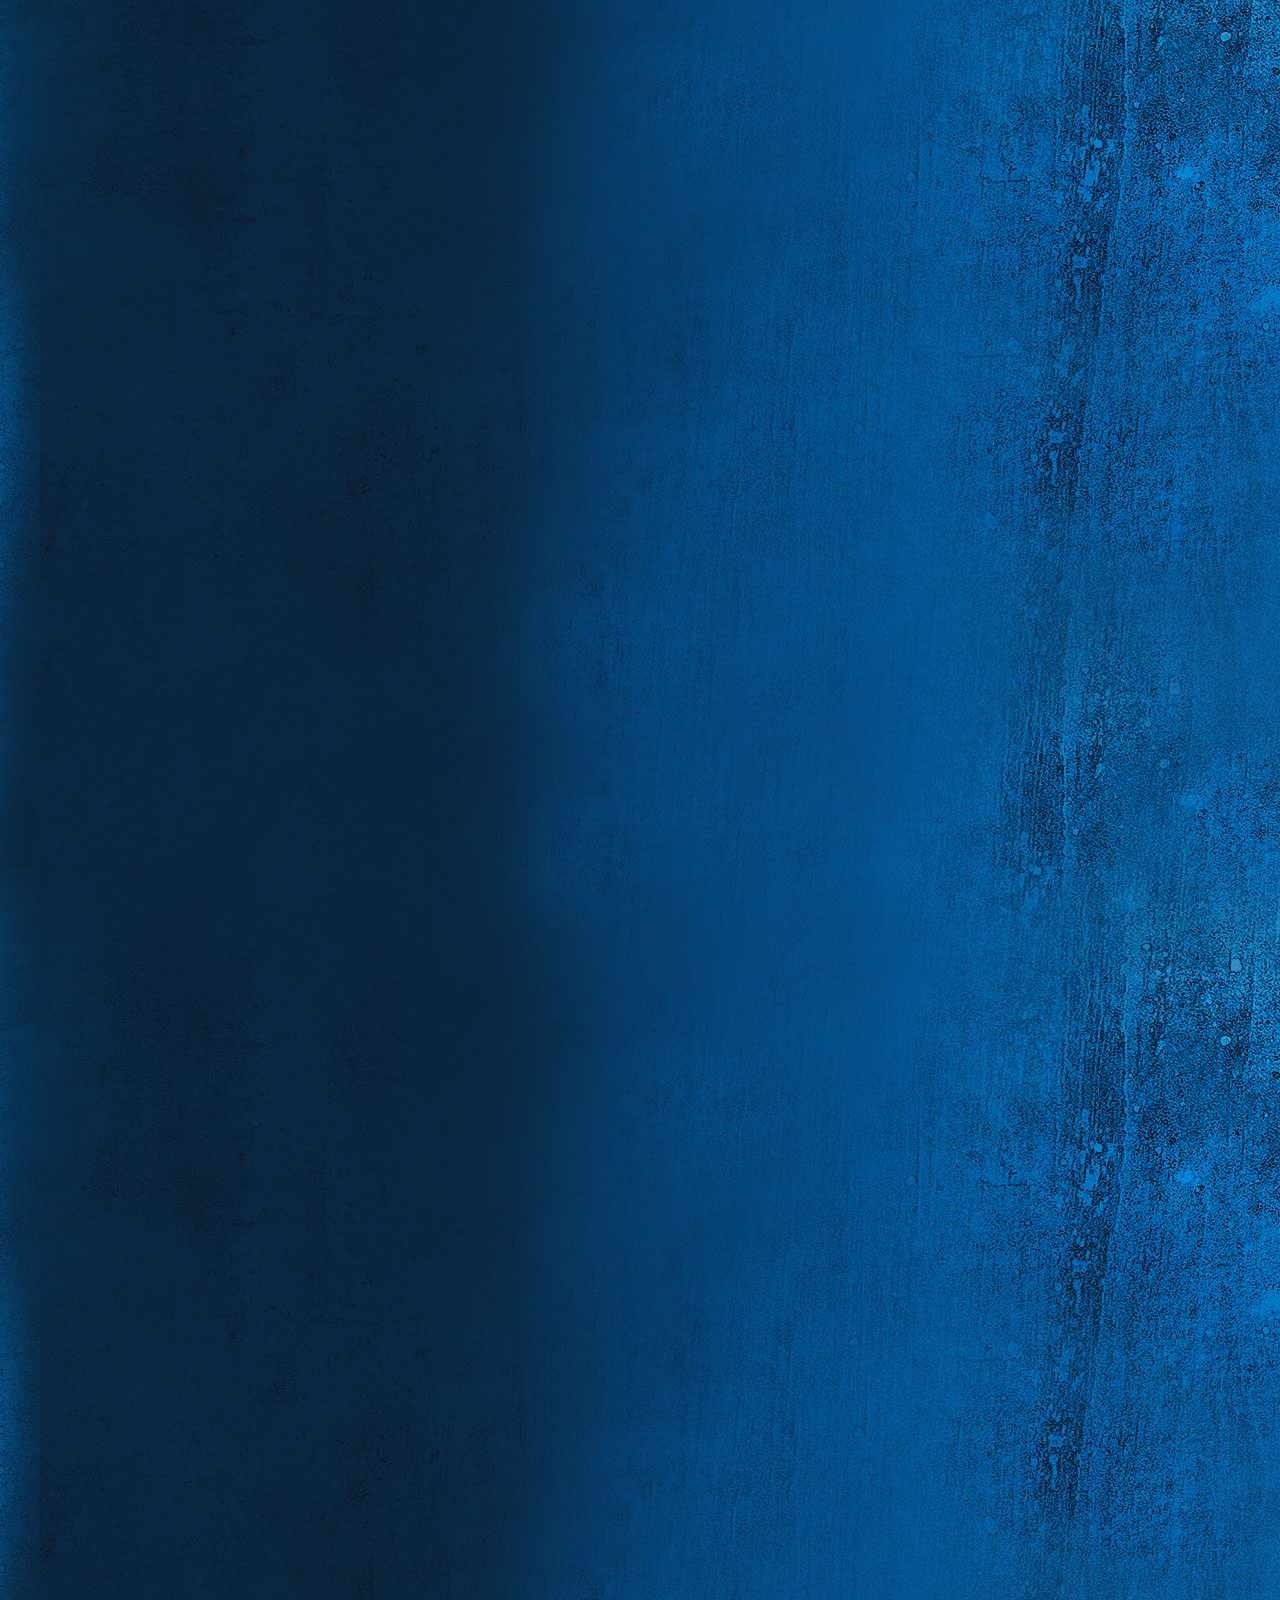
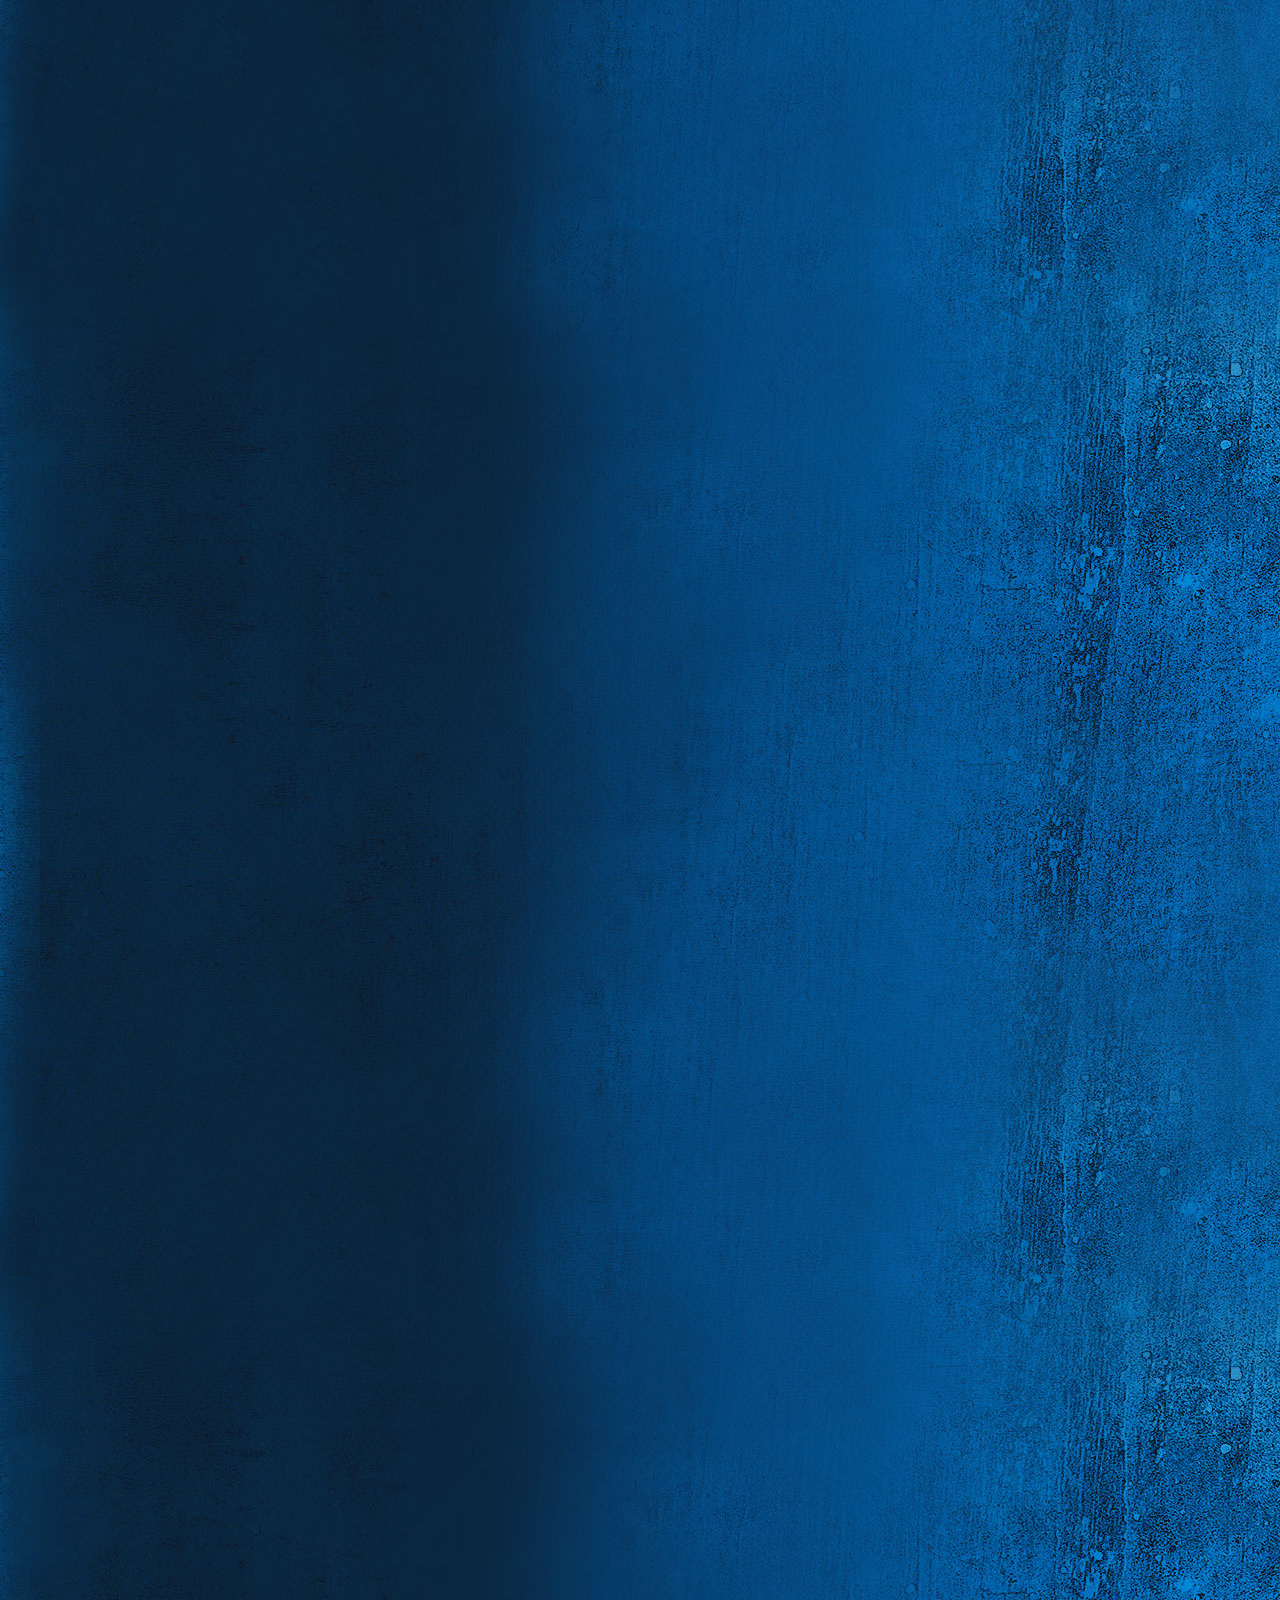
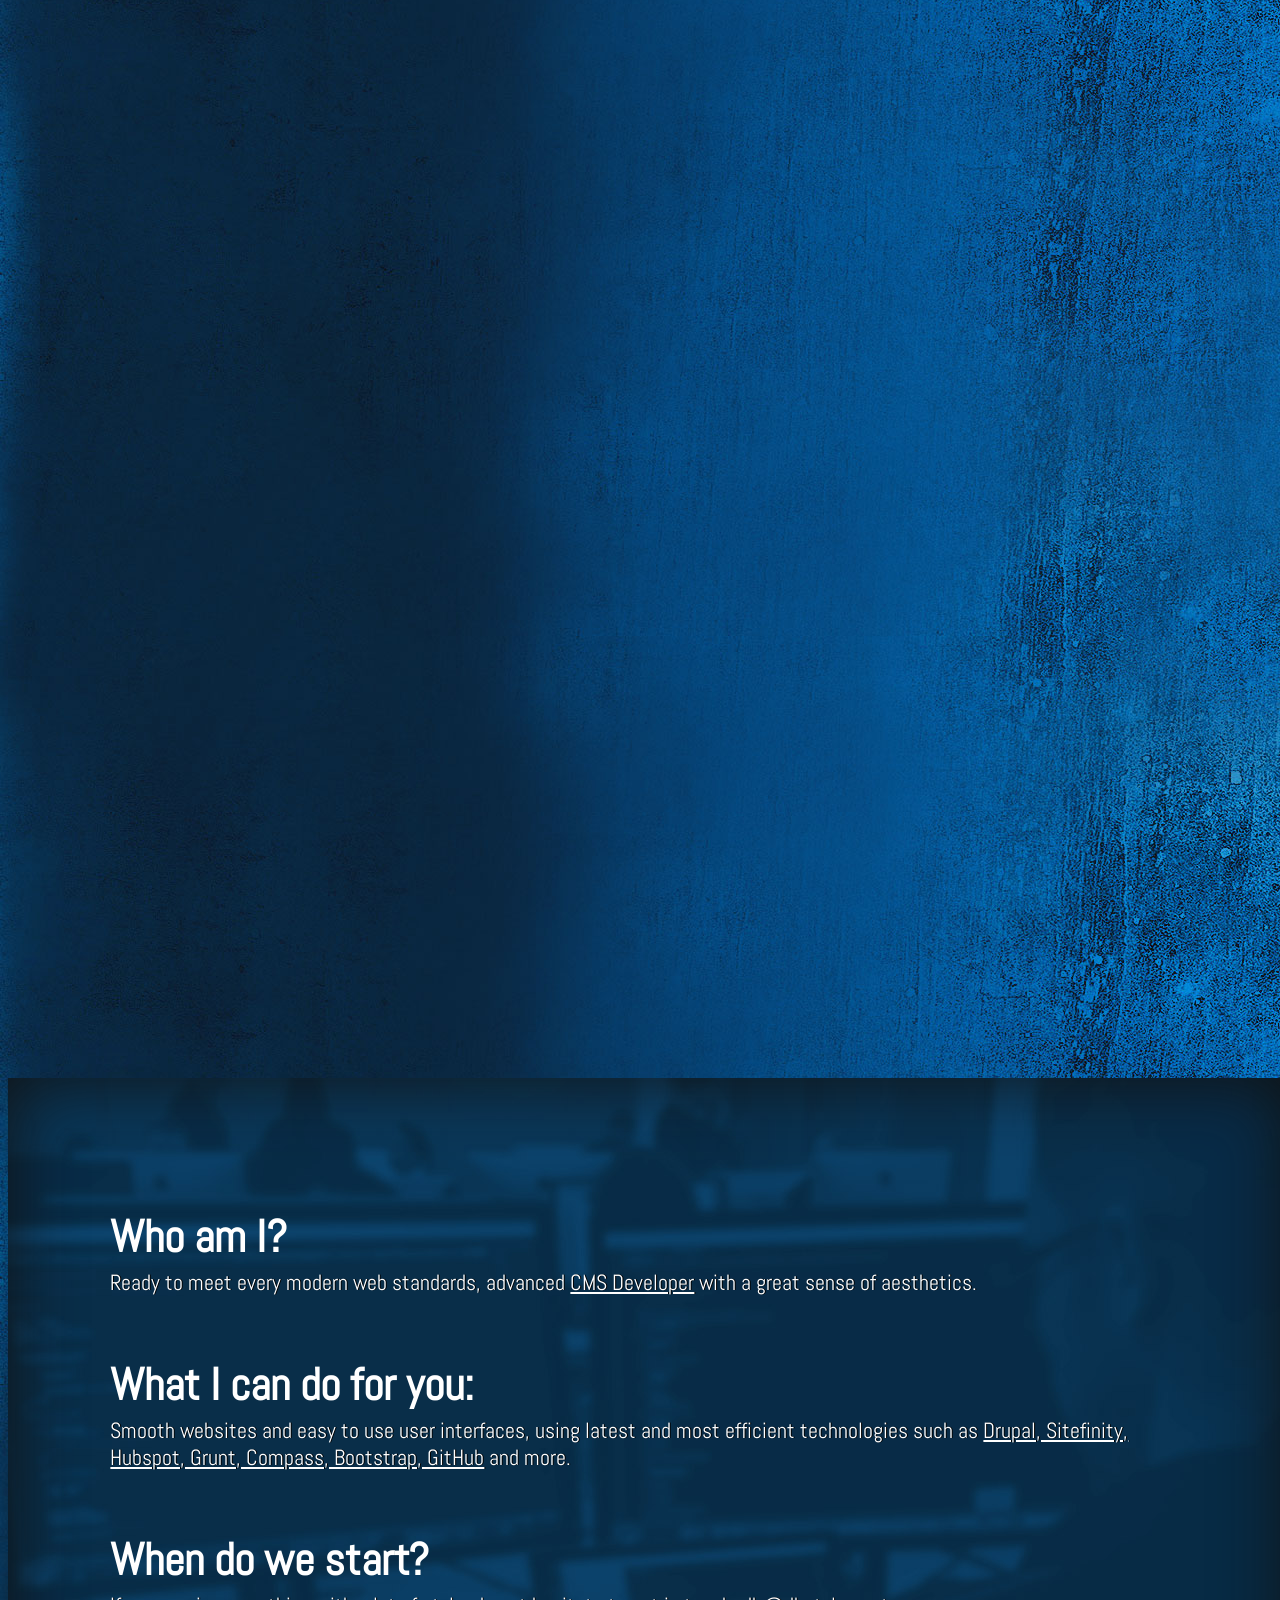
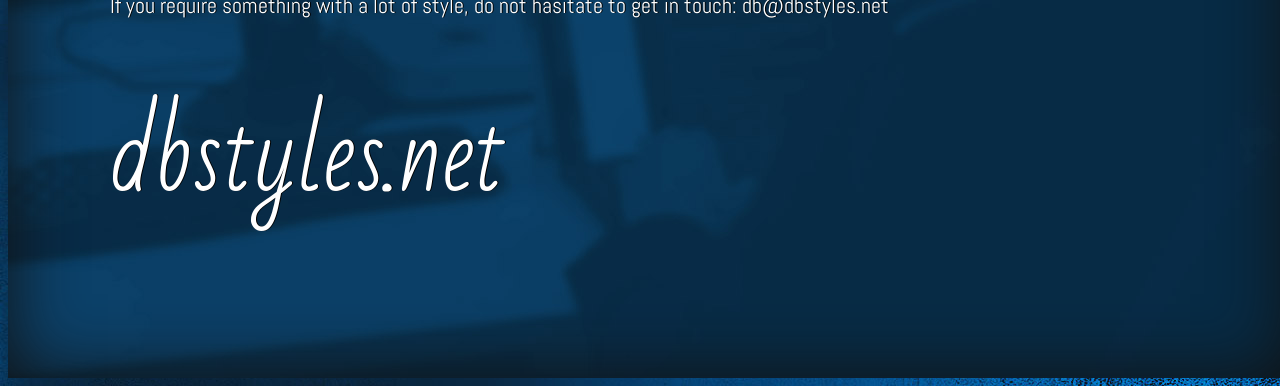
==== commit 8572b690: "tx update" ====
--- a/index.html
+++ b/index.html
@@ -151,7 +151,7 @@
       <div class="panel infobox">
         <div class="about">
           <h3>Who am I?</h3>
-          <p>Ready to meet every modern web standards, advanced <span class="underL">CMS Developer developer</span> with a great sense of aesthetics.</p>
+          <p>Ready to meet every modern web standards, advanced <span class="underL">CMS Developer</span> with a great sense of aesthetics.</p>
           <br>
           <h3>What I can do for you:</h3>
           <p>Smooth websites and easy to use user interfaces, using latest and most efficient technologies such as <span class="underL">Drupal, Sitefinity, Hubspot, Grunt, Compass, Bootstrap, GitHub</span> and more.</p>
